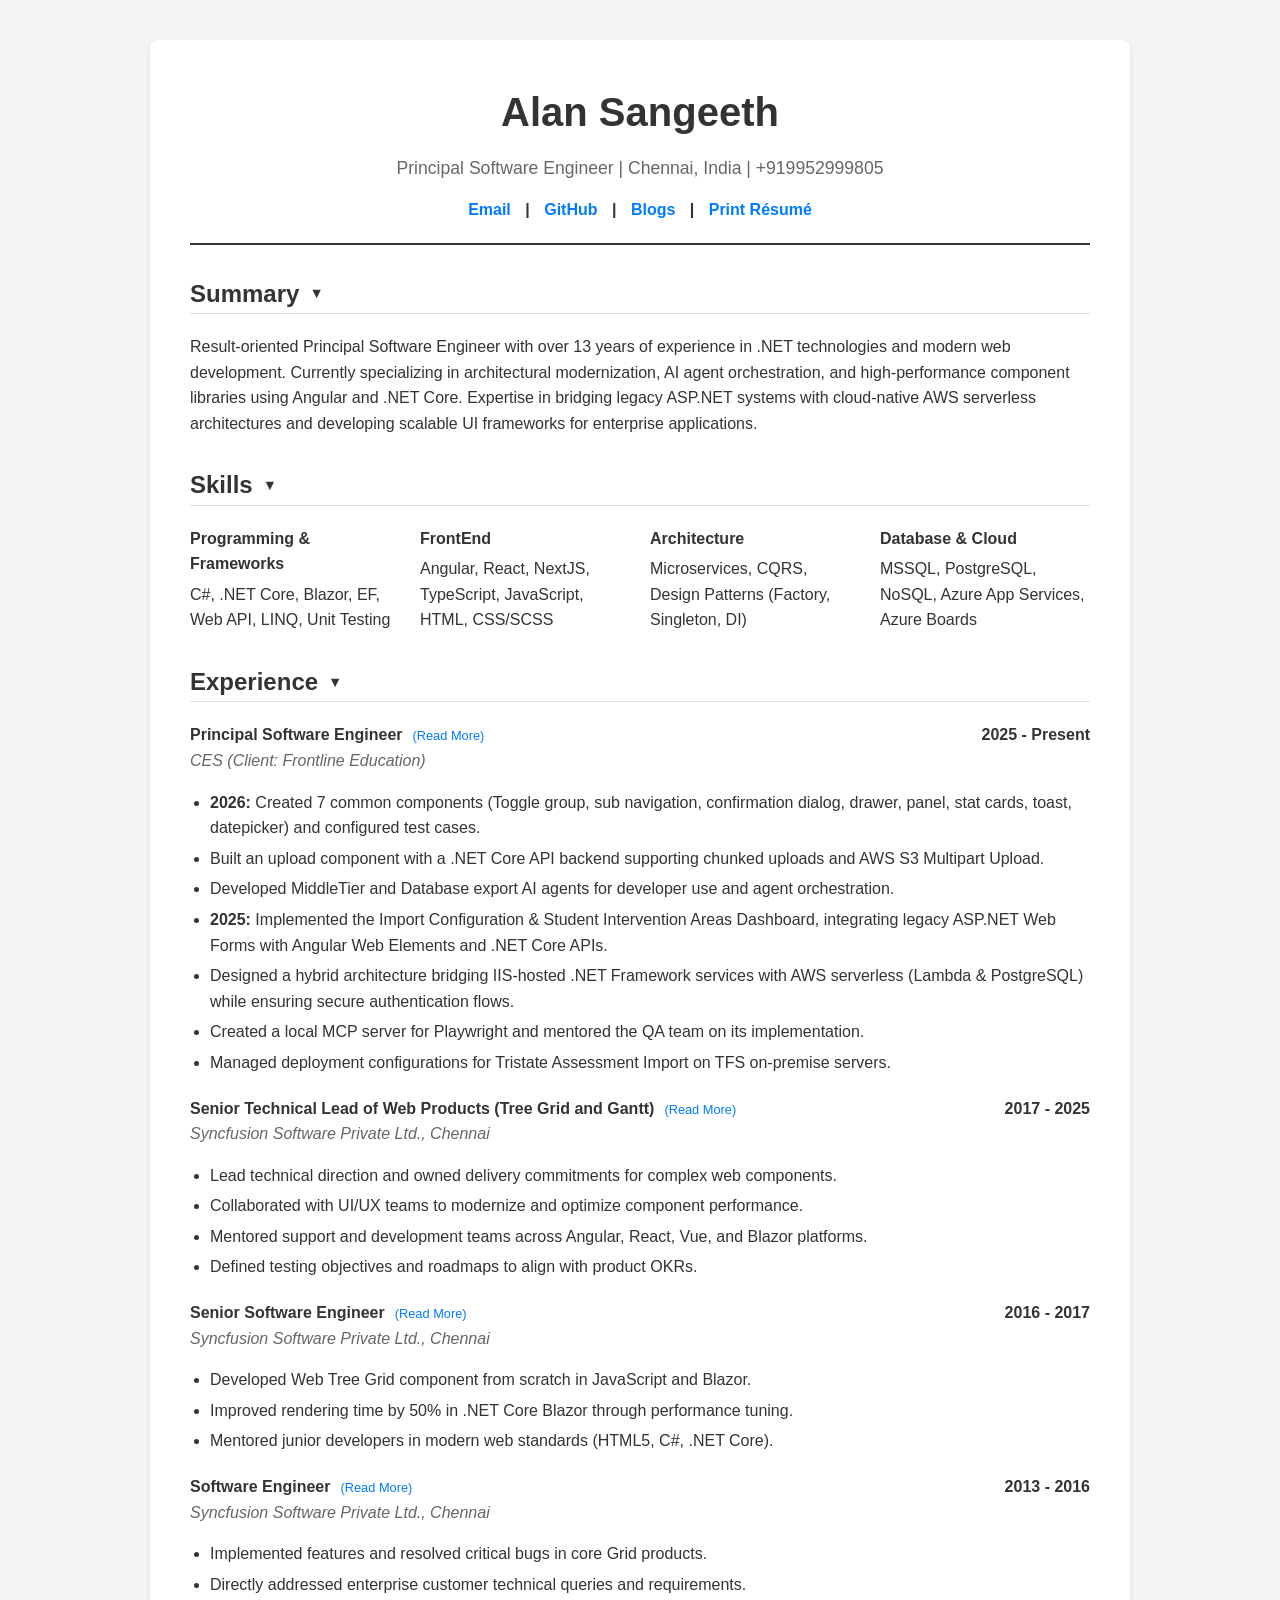
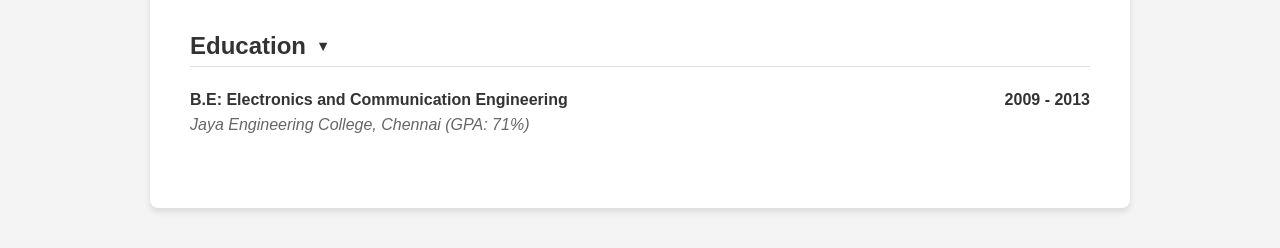
==== index.html @ 1c715c24 "git commit -m "first commit"" ====
<!DOCTYPE html>
<html lang="en">
<head>
    <meta charset="UTF-8">
    <meta name="viewport" content="width=device-width, initial-scale=1.0">
    <title>Alan Sangeeth - Principal Software Engineer</title>
    <link rel="stylesheet" href="style.css">
</head>
<body>
    <div class="container">
        <header>
            <h1>Alan Sangeeth</h1>
            <div class="contact-info no-print">
                Principal Software Engineer | Chennai, India | +919952999805
            </div>
            <div class="contact-info print-only-links">
                Principal Software Engineer | Chennai, India
            </div>
            <div class="links no-print">
                <a href="mailto:alansangeeth@gmail.com" class="email-link">Email</a> |
                <a href="https://github.com/alansangeeths" target="_blank">GitHub</a> |
                <a href="https://www.syncfusion.com/blogs/author/alans" target="_blank">Blogs</a> |
                <a href="javascript:window.print()">Print Résumé</a>
            </div>
            <div class="print-only-links">
                alansangeeth@gmail.com | +919952999805
            </div>
        </header>

        <section id="summary">
            <h2 onclick="toggleSection('summary')">Summary</h2>
            <div class="content">
                <p>
                    Result-oriented Principal Software Engineer with over 13 years of experience in .NET technologies and modern web development. 
                    Currently specializing in architectural modernization, AI agent orchestration, and high-performance component libraries using Angular and .NET Core.
                    Expertise in bridging legacy ASP.NET systems with cloud-native AWS serverless architectures and developing scalable UI frameworks for enterprise applications.
                </p>
            </div>
        </section>

        <section id="skills">
            <h2 onclick="toggleSection('skills')">Skills</h2>
            <div class="content">
                <div class="skills-grid">
                    <div class="skill-category">
                        <strong>Programming & Frameworks</strong>
                        C#, .NET Core, Blazor, EF, Web API, LINQ, Unit Testing
                    </div>
                    <div class="skill-category">
                        <strong>FrontEnd</strong>
                        Angular, React, NextJS, TypeScript, JavaScript, HTML, CSS/SCSS
                    </div>
                    <div class="skill-category">
                        <strong>Architecture</strong>
                        Microservices, CQRS, Design Patterns (Factory, Singleton, DI)
                    </div>
                    <div class="skill-category">
                        <strong>Database & Cloud</strong>
                        MSSQL, PostgreSQL, NoSQL, Azure App Services, Azure Boards
                    </div>
                </div>
            </div>
        </section>

        <section id="experience">
            <h2 onclick="toggleSection('experience')">Experience</h2>
            <div class="content">
                <div class="experience-item">
                    <div class="item-header">
                        <div class="item-title-group">
                            <span>Principal Software Engineer</span>
                            <a href="experience-frontline.html" class="read-more no-print">(Read More)</a>
                        </div>
                        <span>2025 - Present</span>
                    </div>
                    <div class="item-sub">CES (Client: Frontline Education)</div>
                    <ul>
                        <li><strong>2026:</strong> Created 7 common components (Toggle group, sub navigation, confirmation dialog, drawer, panel, stat cards, toast, datepicker) and configured test cases.</li>
                        <li>Built an upload component with a .NET Core API backend supporting chunked uploads and AWS S3 Multipart Upload.</li>
                        <li>Developed MiddleTier and Database export AI agents for developer use and agent orchestration.</li>
                        <li><strong>2025:</strong> Implemented the Import Configuration & Student Intervention Areas Dashboard, integrating legacy ASP.NET Web Forms with Angular Web Elements and .NET Core APIs.</li>
                        <li>Designed a hybrid architecture bridging IIS-hosted .NET Framework services with AWS serverless (Lambda & PostgreSQL) while ensuring secure authentication flows.</li>
                        <li>Created a local MCP server for Playwright and mentored the QA team on its implementation.</li>
                        <li>Managed deployment configurations for Tristate Assessment Import on TFS on-premise servers.</li>
                    </ul>
                </div>

                <div class="experience-item">
                    <div class="item-header">
                        <div class="item-title-group">
                            <span>Senior Technical Lead of Web Products (Tree Grid and Gantt)</span>
                            <a href="experience-lead.html" class="read-more no-print">(Read More)</a>
                        </div>
                        <span>2017 - 2025</span>
                    </div>
                    <div class="item-sub">Syncfusion Software Private Ltd., Chennai</div>
                    <ul>
                        <li>Lead technical direction and owned delivery commitments for complex web components.</li>
                        <li>Collaborated with UI/UX teams to modernize and optimize component performance.</li>
                        <li>Mentored support and development teams across Angular, React, Vue, and Blazor platforms.</li>
                        <li>Defined testing objectives and roadmaps to align with product OKRs.</li>
                    </ul>
                </div>

                <div class="experience-item">
                    <div class="item-header">
                        <div class="item-title-group">
                            <span>Senior Software Engineer</span>
                            <a href="experience-senior.html" class="read-more no-print">(Read More)</a>
                        </div>
                        <span>2016 - 2017</span>
                    </div>
                    <div class="item-sub">Syncfusion Software Private Ltd., Chennai</div>
                    <ul>
                        <li>Developed Web Tree Grid component from scratch in JavaScript and Blazor.</li>
                        <li>Improved rendering time by 50% in .NET Core Blazor through performance tuning.</li>
                        <li>Mentored junior developers in modern web standards (HTML5, C#, .NET Core).</li>
                    </ul>
                </div>

                <div class="experience-item">
                    <div class="item-header">
                        <div class="item-title-group">
                            <span>Software Engineer</span>
                            <a href="experience-engineer.html" class="read-more no-print">(Read More)</a>
                        </div>
                        <span>2013 - 2016</span>
                    </div>
                    <div class="item-sub">Syncfusion Software Private Ltd., Chennai</div>
                    <ul>
                        <li>Implemented features and resolved critical bugs in core Grid products.</li>
                        <li>Directly addressed enterprise customer technical queries and requirements.</li>
                    </ul>
                </div>
            </div>
        </section>

        <section id="education">
            <h2 onclick="toggleSection('education')">Education</h2>
            <div class="content">
                <div class="education-item">
                    <div class="item-header">
                        <span>B.E: Electronics and Communication Engineering</span>
                        <span>2009 - 2013</span>
                    </div>
                    <div class="item-sub">Jaya Engineering College, Chennai (GPA: 71%)</div>
                </div>
            </div>
        </section>
    </div>

    <script>
        function toggleSection(id) {
            const section = document.getElementById(id);
            section.classList.toggle('collapsed');
        }
    </script>
</body>
</html>
---- style.css ----
:root {
    --primary-color: #333;
    --secondary-color: #666;
    --accent-color: #007bff;
    --bg-color: #f4f4f4;
    --text-color: #333;
    --white: #fff;
    --border-color: #ddd;
}

body {
    font-family: 'Segoe UI', Tahoma, Geneva, Verdana, sans-serif;
    line-height: 1.6;
    color: var(--text-color);
    background-color: var(--bg-color);
    margin: 0;
    padding: 0;
}

.container {
    max-width: 900px;
    margin: 40px auto;
    background: var(--white);
    padding: 40px;
    box-shadow: 0 4px 6px rgba(0,0,0,0.1);
    border-radius: 8px;
}

header {
    text-align: center;
    border-bottom: 2px solid var(--primary-color);
    padding-bottom: 20px;
    margin-bottom: 30px;
}

header h1 {
    margin: 0;
    font-size: 2.5em;
    color: var(--primary-color);
}

.contact-info {
    margin-top: 10px;
    font-size: 1.1em;
    color: var(--secondary-color);
}

.links {
    margin-top: 15px;
    font-weight: bold;
}

.print-only-links {
    display: none;
    margin-top: 15px;
    font-weight: bold;
}

.links a {
    color: var(--accent-color);
    text-decoration: none;
    margin: 0 10px;
}

.links a:hover {
    text-decoration: underline;
}

section {
    margin-bottom: 30px;
}

h2 {
    border-bottom: 1px solid var(--border-color);
    color: var(--primary-color);
    display: flex;
    align-items: center;
    cursor: pointer;
    transition: color 0.3s;
}

h2:hover {
    color: var(--accent-color);
}

h2::after {
    content: ' ▼';
    font-size: 0.6em;
    margin-left: 10px;
    transition: transform 0.3s;
}

section.collapsed h2::after {
    transform: rotate(-90deg);
}

section.collapsed .content {
    display: none;
}

.experience-item, .education-item {
    margin-bottom: 20px;
}

.item-header {
    display: flex;
    justify-content: space-between;
    align-items: baseline;
    font-weight: bold;
    color: var(--primary-color);
}

.item-title-group {
    display: flex;
    align-items: baseline;
    gap: 10px;
}

.read-more {
    font-size: 0.8em;
    font-weight: normal;
    color: var(--accent-color);
    text-decoration: none;
}

.read-more:hover {
    text-decoration: underline;
}

.item-sub {
    color: var(--secondary-color);
    font-style: italic;
    margin-bottom: 5px;
}

ul {
    padding-left: 20px;
}

li {
    margin-bottom: 5px;
}

.skills-grid {
    display: grid;
    grid-template-columns: repeat(auto-fit, minmax(200px, 1fr));
    gap: 20px;
}

.skill-category strong {
    display: block;
    margin-bottom: 5px;
    color: var(--primary-color);
}

@media print {
    body {
        background: none;
    }
    .container {
        box-shadow: none;
        margin: 0;
        max-width: none;
    }
    .no-print {
        display: none !important;
    }
    section.collapsed .content {
        display: block !important;
    }
    h2::after {
        display: none;
    }
    .print-only-links {
        display: block;
    }
}

@media (max-width: 600px) {
    .container {
        padding: 20px;
        margin: 10px;
    }
    .item-header {
        flex-direction: column;
    }
}
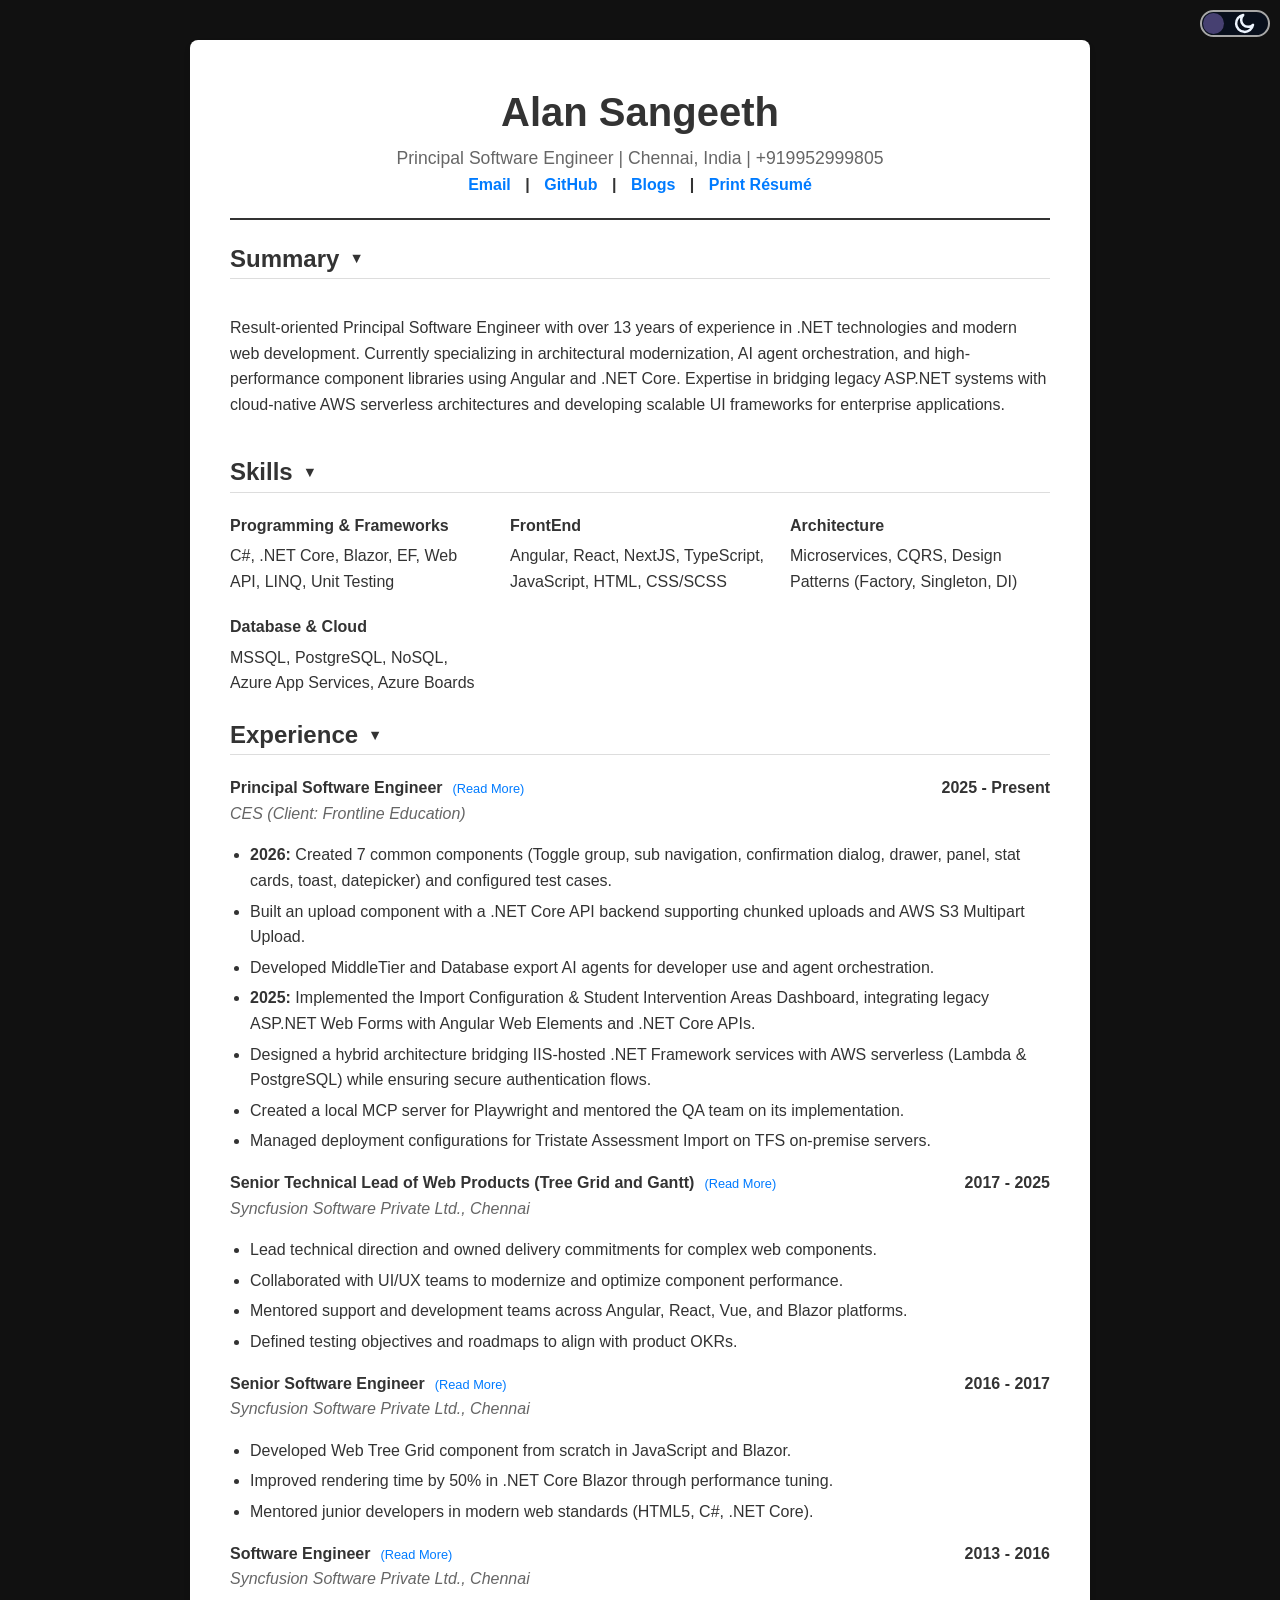
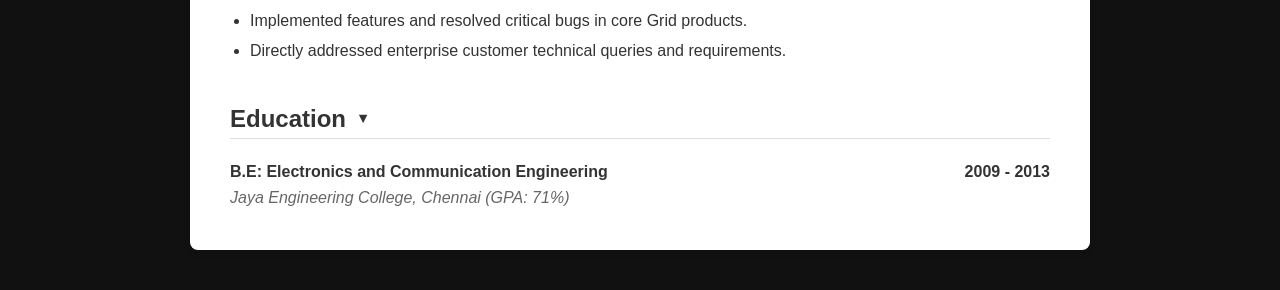
==== commit e2ae9c59: "Added dark theme support and refactored" ====
--- a/index.html
+++ b/index.html
@@ -1,11 +1,14 @@
 <!DOCTYPE html>
 <html lang="en">
+
 <head>
     <meta charset="UTF-8">
     <meta name="viewport" content="width=device-width, initial-scale=1.0">
     <title>Alan Sangeeth - Principal Software Engineer</title>
     <link rel="stylesheet" href="style.css">
+    <script src="main.js" defer></script>
 </head>
+
 <body>
     <div class="container">
         <header>
@@ -18,142 +21,152 @@
             </div>
             <div class="links no-print">
                 <a href="mailto:alansangeeth@gmail.com" class="email-link">Email</a> |
-                <a href="https://github.com/alansangeeths" target="_blank">GitHub</a> |
+                <a href="https://github.com/alansangeeth" target="_blank">GitHub</a> |
                 <a href="https://www.syncfusion.com/blogs/author/alans" target="_blank">Blogs</a> |
                 <a href="javascript:window.print()">Print Résumé</a>
             </div>
             <div class="print-only-links">
                 alansangeeth@gmail.com | +919952999805
             </div>
+            <div id="theme-switcher" class="no-print">
+            </div>
         </header>
+        <div class="content">
+            <section id="summary">
+                <h2 onclick="toggleSection('summary')">Summary</h2>
+                <div class="content">
+                    <p>
+                        Result-oriented Principal Software Engineer with over 13 years of experience in .NET
+                        technologies and modern web development.
+                        Currently specializing in architectural modernization, AI agent orchestration, and
+                        high-performance component libraries using Angular and .NET Core.
+                        Expertise in bridging legacy ASP.NET systems with cloud-native AWS serverless architectures and
+                        developing scalable UI frameworks for enterprise applications.
+                    </p>
+                </div>
+            </section>
 
-        <section id="summary">
-            <h2 onclick="toggleSection('summary')">Summary</h2>
-            <div class="content">
-                <p>
-                    Result-oriented Principal Software Engineer with over 13 years of experience in .NET technologies and modern web development. 
-                    Currently specializing in architectural modernization, AI agent orchestration, and high-performance component libraries using Angular and .NET Core.
-                    Expertise in bridging legacy ASP.NET systems with cloud-native AWS serverless architectures and developing scalable UI frameworks for enterprise applications.
-                </p>
-            </div>
-        </section>
-
-        <section id="skills">
-            <h2 onclick="toggleSection('skills')">Skills</h2>
-            <div class="content">
-                <div class="skills-grid">
-                    <div class="skill-category">
-                        <strong>Programming & Frameworks</strong>
-                        C#, .NET Core, Blazor, EF, Web API, LINQ, Unit Testing
-                    </div>
-                    <div class="skill-category">
-                        <strong>FrontEnd</strong>
-                        Angular, React, NextJS, TypeScript, JavaScript, HTML, CSS/SCSS
-                    </div>
-                    <div class="skill-category">
-                        <strong>Architecture</strong>
-                        Microservices, CQRS, Design Patterns (Factory, Singleton, DI)
-                    </div>
-                    <div class="skill-category">
-                        <strong>Database & Cloud</strong>
-                        MSSQL, PostgreSQL, NoSQL, Azure App Services, Azure Boards
+            <section id="skills">
+                <h2 onclick="toggleSection('skills')">Skills</h2>
+                <div class="content">
+                    <div class="skills-grid">
+                        <div class="skill-category">
+                            <strong>Programming & Frameworks</strong>
+                            C#, .NET Core, Blazor, EF, Web API, LINQ, Unit Testing
+                        </div>
+                        <div class="skill-category">
+                            <strong>FrontEnd</strong>
+                            Angular, React, NextJS, TypeScript, JavaScript, HTML, CSS/SCSS
+                        </div>
+                        <div class="skill-category">
+                            <strong>Architecture</strong>
+                            Microservices, CQRS, Design Patterns (Factory, Singleton, DI)
+                        </div>
+                        <div class="skill-category">
+                            <strong>Database & Cloud</strong>
+                            MSSQL, PostgreSQL, NoSQL, Azure App Services, Azure Boards
+                        </div>
                     </div>
                 </div>
-            </div>
-        </section>
+            </section>
 
-        <section id="experience">
-            <h2 onclick="toggleSection('experience')">Experience</h2>
-            <div class="content">
-                <div class="experience-item">
-                    <div class="item-header">
-                        <div class="item-title-group">
-                            <span>Principal Software Engineer</span>
-                            <a href="experience-frontline.html" class="read-more no-print">(Read More)</a>
+            <section id="experience">
+                <h2 onclick="toggleSection('experience')">Experience</h2>
+                <div class="content">
+                    <div class="experience-item">
+                        <div class="item-header">
+                            <div class="item-title-group">
+                                <span>Principal Software Engineer</span>
+                                <a href="experience-frontline.html" class="read-more no-print">(Read More)</a>
+                            </div>
+                            <span>2025 - Present</span>
                         </div>
-                        <span>2025 - Present</span>
+                        <div class="item-sub">CES (Client: Frontline Education)</div>
+                        <ul>
+                            <li><strong>2026:</strong> Created 7 common components (Toggle group, sub navigation,
+                                confirmation dialog, drawer, panel, stat cards, toast, datepicker) and configured test
+                                cases.</li>
+                            <li>Built an upload component with a .NET Core API backend supporting chunked uploads and
+                                AWS S3 Multipart Upload.</li>
+                            <li>Developed MiddleTier and Database export AI agents for developer use and agent
+                                orchestration.</li>
+                            <li><strong>2025:</strong> Implemented the Import Configuration & Student Intervention Areas
+                                Dashboard, integrating legacy ASP.NET Web Forms with Angular Web Elements and .NET Core
+                                APIs.</li>
+                            <li>Designed a hybrid architecture bridging IIS-hosted .NET Framework services with AWS
+                                serverless (Lambda & PostgreSQL) while ensuring secure authentication flows.</li>
+                            <li>Created a local MCP server for Playwright and mentored the QA team on its
+                                implementation.</li>
+                            <li>Managed deployment configurations for Tristate Assessment Import on TFS on-premise
+                                servers.</li>
+                        </ul>
                     </div>
-                    <div class="item-sub">CES (Client: Frontline Education)</div>
-                    <ul>
-                        <li><strong>2026:</strong> Created 7 common components (Toggle group, sub navigation, confirmation dialog, drawer, panel, stat cards, toast, datepicker) and configured test cases.</li>
-                        <li>Built an upload component with a .NET Core API backend supporting chunked uploads and AWS S3 Multipart Upload.</li>
-                        <li>Developed MiddleTier and Database export AI agents for developer use and agent orchestration.</li>
-                        <li><strong>2025:</strong> Implemented the Import Configuration & Student Intervention Areas Dashboard, integrating legacy ASP.NET Web Forms with Angular Web Elements and .NET Core APIs.</li>
-                        <li>Designed a hybrid architecture bridging IIS-hosted .NET Framework services with AWS serverless (Lambda & PostgreSQL) while ensuring secure authentication flows.</li>
-                        <li>Created a local MCP server for Playwright and mentored the QA team on its implementation.</li>
-                        <li>Managed deployment configurations for Tristate Assessment Import on TFS on-premise servers.</li>
-                    </ul>
+
+                    <div class="experience-item">
+                        <div class="item-header">
+                            <div class="item-title-group">
+                                <span>Senior Technical Lead of Web Products (Tree Grid and Gantt)</span>
+                                <a href="experience-lead.html" class="read-more no-print">(Read More)</a>
+                            </div>
+                            <span>2017 - 2025</span>
+                        </div>
+                        <div class="item-sub">Syncfusion Software Private Ltd., Chennai</div>
+                        <ul>
+                            <li>Lead technical direction and owned delivery commitments for complex web components.</li>
+                            <li>Collaborated with UI/UX teams to modernize and optimize component performance.</li>
+                            <li>Mentored support and development teams across Angular, React, Vue, and Blazor platforms.
+                            </li>
+                            <li>Defined testing objectives and roadmaps to align with product OKRs.</li>
+                        </ul>
+                    </div>
+
+                    <div class="experience-item">
+                        <div class="item-header">
+                            <div class="item-title-group">
+                                <span>Senior Software Engineer</span>
+                                <a href="experience-senior.html" class="read-more no-print">(Read More)</a>
+                            </div>
+                            <span>2016 - 2017</span>
+                        </div>
+                        <div class="item-sub">Syncfusion Software Private Ltd., Chennai</div>
+                        <ul>
+                            <li>Developed Web Tree Grid component from scratch in JavaScript and Blazor.</li>
+                            <li>Improved rendering time by 50% in .NET Core Blazor through performance tuning.</li>
+                            <li>Mentored junior developers in modern web standards (HTML5, C#, .NET Core).</li>
+                        </ul>
+                    </div>
+
+                    <div class="experience-item">
+                        <div class="item-header">
+                            <div class="item-title-group">
+                                <span>Software Engineer</span>
+                                <a href="experience-engineer.html" class="read-more no-print">(Read More)</a>
+                            </div>
+                            <span>2013 - 2016</span>
+                        </div>
+                        <div class="item-sub">Syncfusion Software Private Ltd., Chennai</div>
+                        <ul>
+                            <li>Implemented features and resolved critical bugs in core Grid products.</li>
+                            <li>Directly addressed enterprise customer technical queries and requirements.</li>
+                        </ul>
+                    </div>
                 </div>
+            </section>
 
-                <div class="experience-item">
-                    <div class="item-header">
-                        <div class="item-title-group">
-                            <span>Senior Technical Lead of Web Products (Tree Grid and Gantt)</span>
-                            <a href="experience-lead.html" class="read-more no-print">(Read More)</a>
+            <section id="education" class="new-page-on-print">
+                <h2 onclick="toggleSection('education')">Education</h2>
+                <div class="content">
+                    <div class="education-item">
+                        <div class="item-header">
+                            <span>B.E: Electronics and Communication Engineering</span>
+                            <span>2009 - 2013</span>
                         </div>
-                        <span>2017 - 2025</span>
+                        <div class="item-sub">Jaya Engineering College, Chennai (GPA: 71%)</div>
                     </div>
-                    <div class="item-sub">Syncfusion Software Private Ltd., Chennai</div>
-                    <ul>
-                        <li>Lead technical direction and owned delivery commitments for complex web components.</li>
-                        <li>Collaborated with UI/UX teams to modernize and optimize component performance.</li>
-                        <li>Mentored support and development teams across Angular, React, Vue, and Blazor platforms.</li>
-                        <li>Defined testing objectives and roadmaps to align with product OKRs.</li>
-                    </ul>
                 </div>
+            </section>
+        </div>
+    </div>
+</body>
 
-                <div class="experience-item">
-                    <div class="item-header">
-                        <div class="item-title-group">
-                            <span>Senior Software Engineer</span>
-                            <a href="experience-senior.html" class="read-more no-print">(Read More)</a>
-                        </div>
-                        <span>2016 - 2017</span>
-                    </div>
-                    <div class="item-sub">Syncfusion Software Private Ltd., Chennai</div>
-                    <ul>
-                        <li>Developed Web Tree Grid component from scratch in JavaScript and Blazor.</li>
-                        <li>Improved rendering time by 50% in .NET Core Blazor through performance tuning.</li>
-                        <li>Mentored junior developers in modern web standards (HTML5, C#, .NET Core).</li>
-                    </ul>
-                </div>
-
-                <div class="experience-item">
-                    <div class="item-header">
-                        <div class="item-title-group">
-                            <span>Software Engineer</span>
-                            <a href="experience-engineer.html" class="read-more no-print">(Read More)</a>
-                        </div>
-                        <span>2013 - 2016</span>
-                    </div>
-                    <div class="item-sub">Syncfusion Software Private Ltd., Chennai</div>
-                    <ul>
-                        <li>Implemented features and resolved critical bugs in core Grid products.</li>
-                        <li>Directly addressed enterprise customer technical queries and requirements.</li>
-                    </ul>
-                </div>
-            </div>
-        </section>
-
-        <section id="education">
-            <h2 onclick="toggleSection('education')">Education</h2>
-            <div class="content">
-                <div class="education-item">
-                    <div class="item-header">
-                        <span>B.E: Electronics and Communication Engineering</span>
-                        <span>2009 - 2013</span>
-                    </div>
-                    <div class="item-sub">Jaya Engineering College, Chennai (GPA: 71%)</div>
-                </div>
-            </div>
-        </section>
-    </div>
-
-    <script>
-        function toggleSection(id) {
-            const section = document.getElementById(id);
-            section.classList.toggle('collapsed');
-        }
-    </script>
-</body>
-</html>
+</html>
--- a/style.css
+++ b/style.css
@@ -8,6 +8,16 @@
     --border-color: #ddd;
 }
 
+body[data-theme="dark"] {
+    --primary-color: #2DD4BF;
+    --secondary-color: #9CA3AF;
+    --accent-color: #0056b3;
+    --bg-color: #222;
+    --text-color: #fff;
+    --white: #111;
+    --border-color: #333;
+}
+
 body {
     font-family: 'Segoe UI', Tahoma, Geneva, Verdana, sans-serif;
     line-height: 1.6;
@@ -27,10 +37,10 @@
 }
 
 header {
+    position: relative;
     text-align: center;
     border-bottom: 2px solid var(--primary-color);
     padding-bottom: 20px;
-    margin-bottom: 30px;
 }
 
 header h1 {
@@ -39,20 +49,22 @@
     color: var(--primary-color);
 }
 
+.content {
+    display: flex;
+    flex-direction: column;
+}
+
 .contact-info {
-    margin-top: 10px;
     font-size: 1.1em;
     color: var(--secondary-color);
 }
 
 .links {
-    margin-top: 15px;
     font-weight: bold;
 }
 
 .print-only-links {
     display: none;
-    margin-top: 15px;
     font-weight: bold;
 }
 
@@ -66,25 +78,24 @@
     text-decoration: underline;
 }
 
-section {
-    margin-bottom: 30px;
-}
-
 h2 {
     border-bottom: 1px solid var(--border-color);
-    color: var(--primary-color);
     display: flex;
     align-items: center;
     cursor: pointer;
     transition: color 0.3s;
 }
 
-h2:hover {
+h2, h3 {    
+    color: var(--primary-color);
+}
+
+h2:hover, h3:hover {
     color: var(--accent-color);
 }
 
 h2::after {
-    content: ' ▼';
+    content: '▼';
     font-size: 0.6em;
     margin-left: 10px;
     transition: transform 0.3s;
@@ -98,10 +109,6 @@
     display: none;
 }
 
-.experience-item, .education-item {
-    margin-bottom: 20px;
-}
-
 .item-header {
     display: flex;
     justify-content: space-between;
@@ -130,15 +137,13 @@
 .item-sub {
     color: var(--secondary-color);
     font-style: italic;
-    margin-bottom: 5px;
 }
 
 ul {
+    display: flex;
+    flex-direction: column;
+    gap: 5px;
     padding-left: 20px;
-}
-
-li {
-    margin-bottom: 5px;
 }
 
 .skills-grid {
@@ -152,6 +157,46 @@
     margin-bottom: 5px;
     color: var(--primary-color);
 }
+/* Sub page CSS Start  */
+.sub-page .card {
+    background: var(--bg-color);
+    padding: 40px;
+    border-radius: 8px;
+    box-shadow: 0 4px 6px rgba(0, 0, 0, 0.1);
+}
+
+.sub-page h1 {
+    color: var(--primary-color);
+    border-bottom: 2px solid var(--border-color);
+    padding-bottom: 10px;
+}
+
+.sub-page .back-link {
+    display: inline-block;
+    margin-bottom: 20px;
+    color: var(--accent-color);
+    text-decoration: none;
+    font-weight: bold;
+}
+
+.sub-page .back-link:hover {
+    text-decoration: underline;
+}
+
+.sub-page .meta {
+    font-style: italic;
+    color: var(--secondary-color);
+    margin-bottom: 20px;
+}
+
+.sub-page ul {
+    padding-left: 20px;
+}
+
+.sub-page li {
+    margin-bottom: 10px;
+}
+/* Sub page CSS End */
 
 @media print {
     body {
@@ -174,6 +219,9 @@
     .print-only-links {
         display: block;
     }
+    .new-page-on-print {
+        page-break-before: always;
+    }
 }
 
 @media (max-width: 600px) {
@@ -185,3 +233,9 @@
         flex-direction: column;
     }
 }
+
+#theme-switcher {
+    position: fixed;
+    top: 10px;
+    right: 10px;
+}
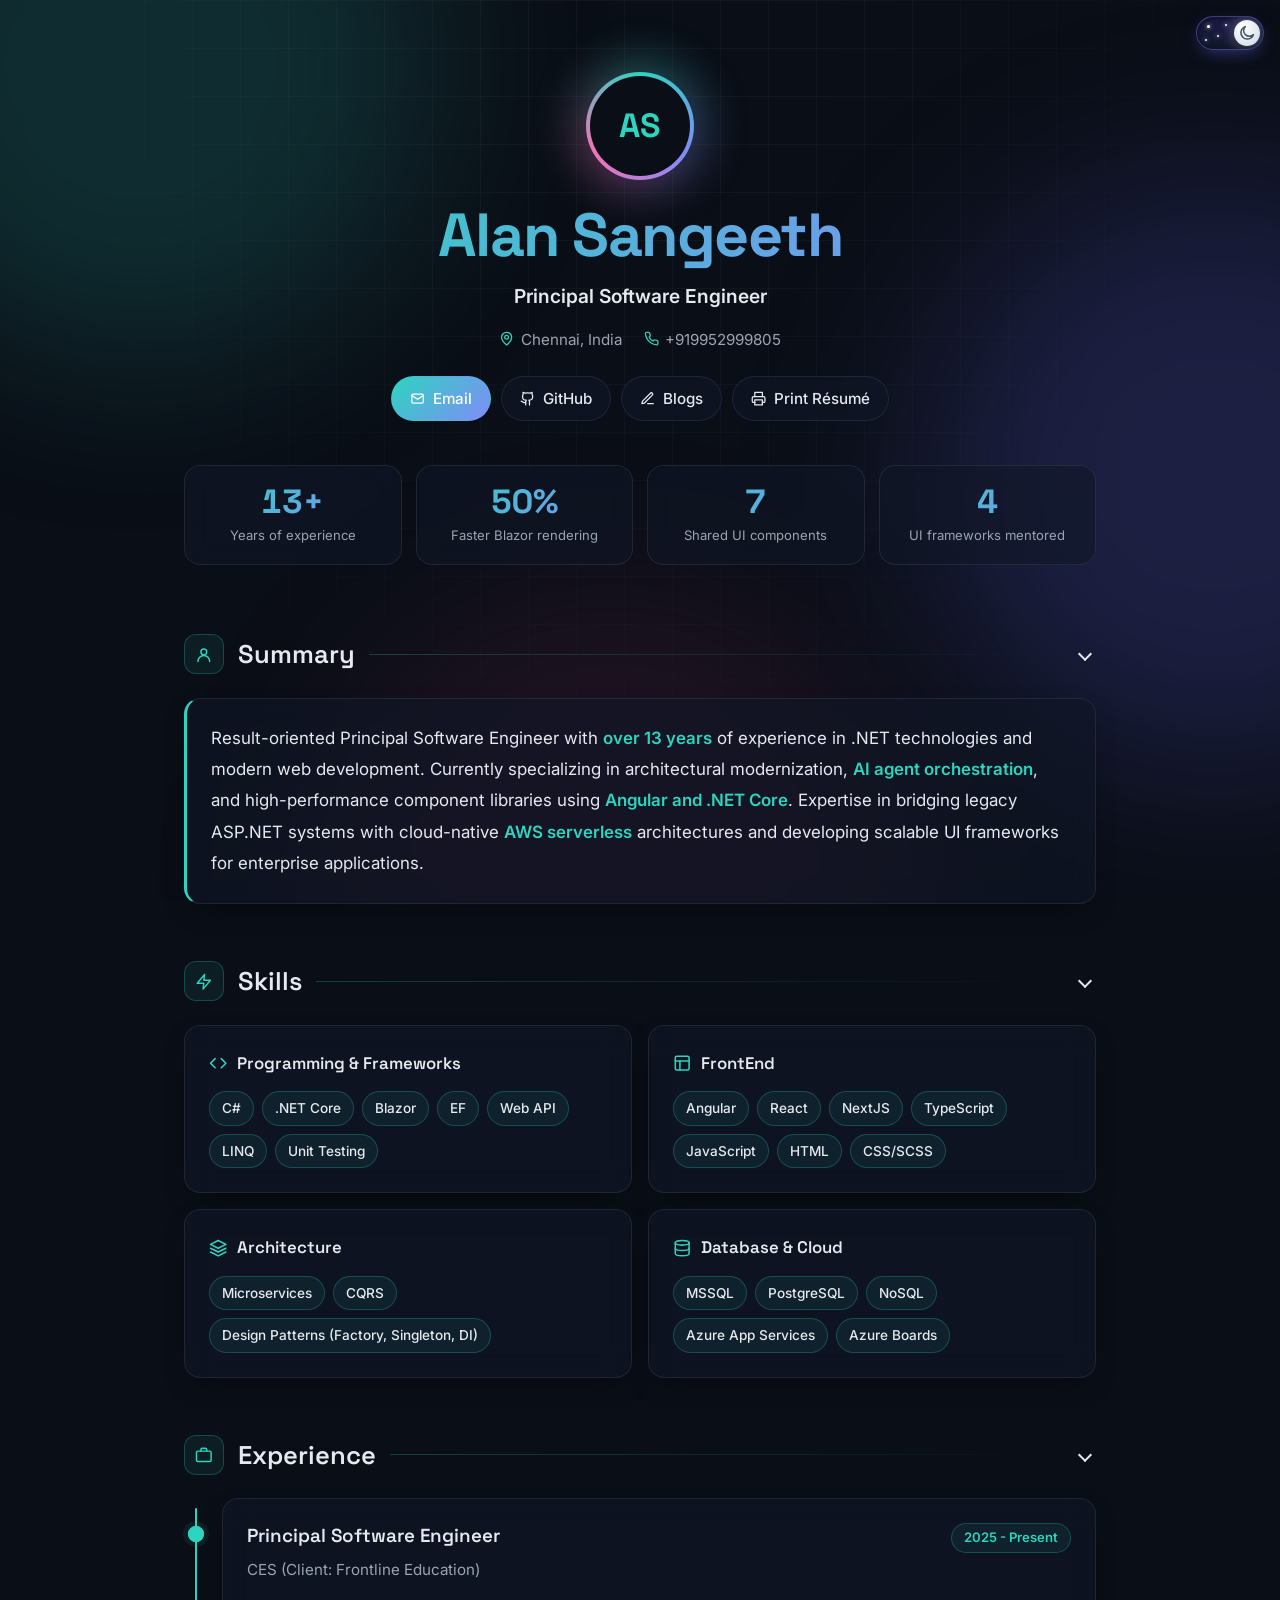
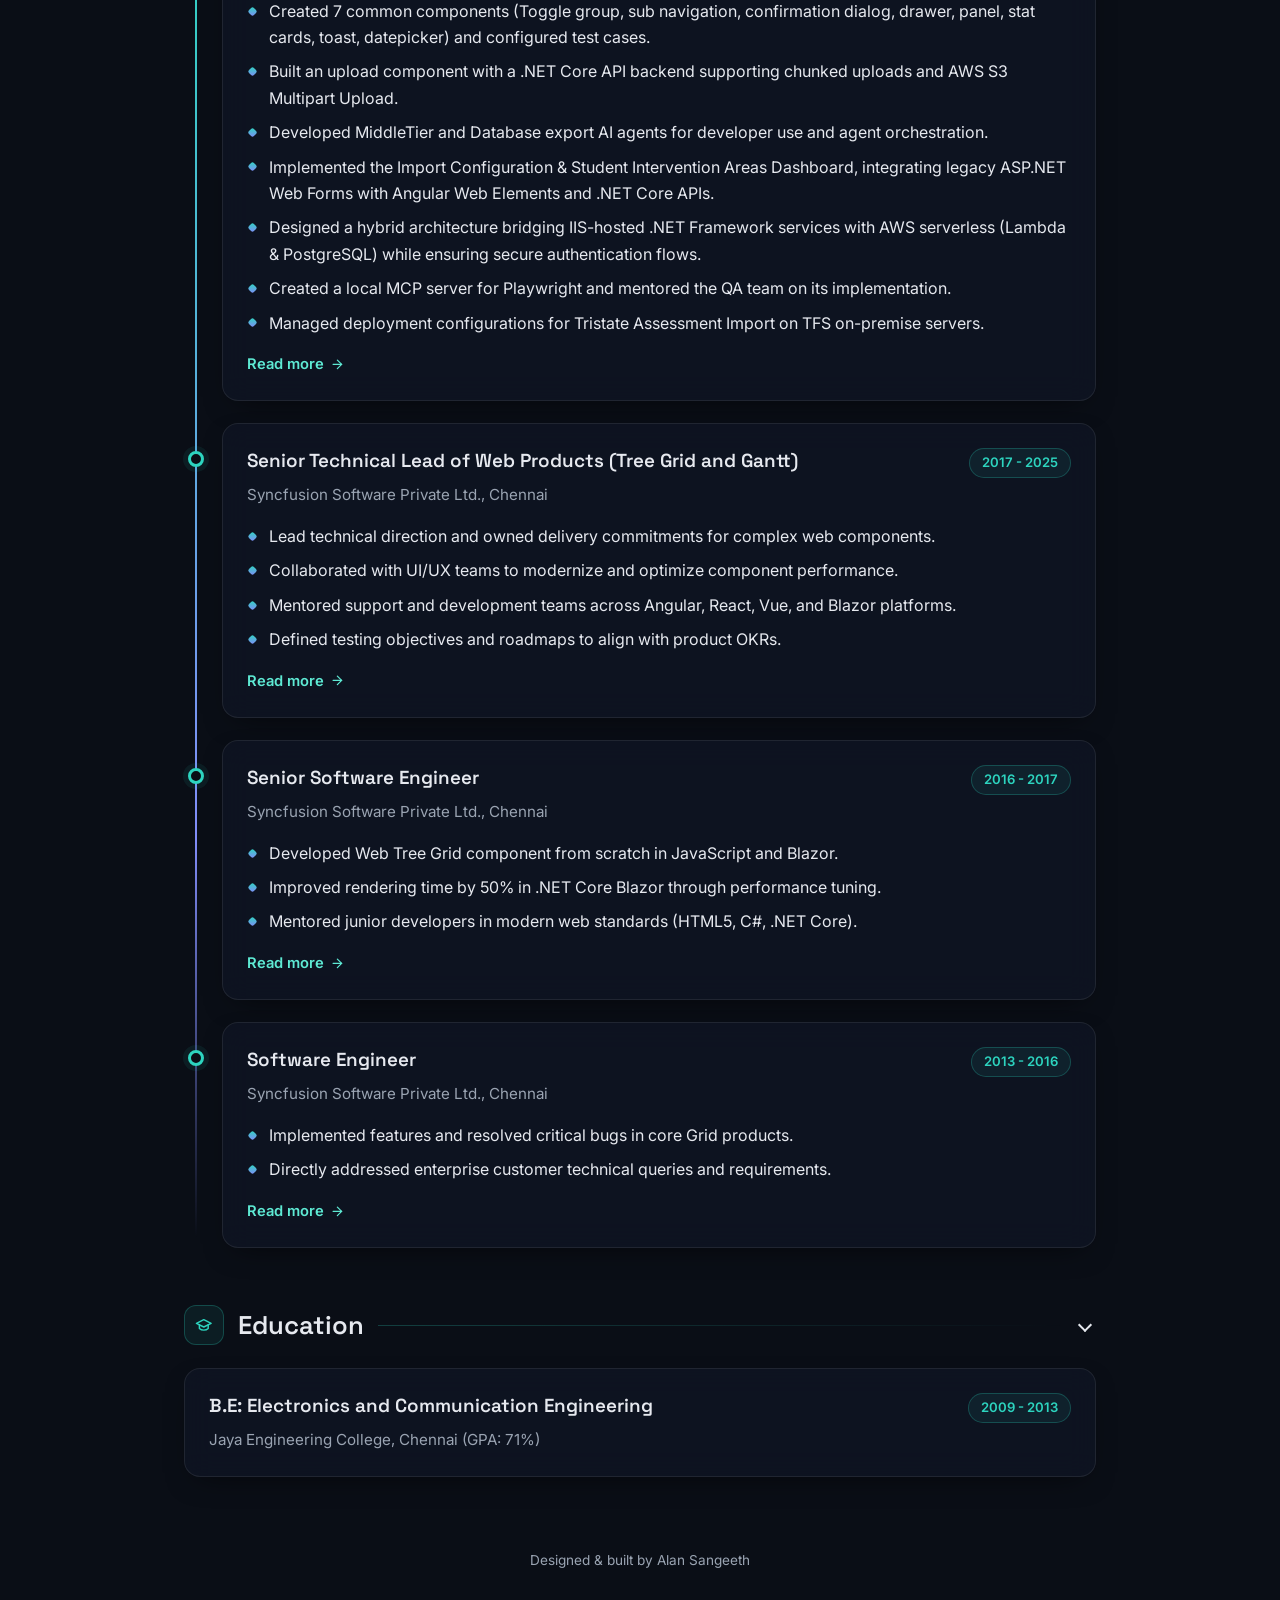
==== commit e907cc8e: "UI modernized" ====
--- a/index.html
+++ b/index.html
@@ -1,172 +1,280 @@
 <!DOCTYPE html>
-<html lang="en">
+<html lang="en" data-theme="dark">
 
 <head>
     <meta charset="UTF-8">
     <meta name="viewport" content="width=device-width, initial-scale=1.0">
     <title>Alan Sangeeth - Principal Software Engineer</title>
+    <script>
+        // Apply the saved theme before first paint to avoid a flash of the wrong theme
+        (function () {
+            var root = document.documentElement;
+            root.classList.add("js");
+            try {
+                root.setAttribute("data-theme", localStorage.getItem("alan-resume-darkMode") === "false" ? "light" : "dark");
+            } catch (e) { }
+        })();
+    </script>
+    <link rel="preconnect" href="https://fonts.googleapis.com">
+    <link rel="preconnect" href="https://fonts.gstatic.com" crossorigin>
+    <link href="https://fonts.googleapis.com/css2?family=Inter:wght@400;500;600;700&family=Space+Grotesk:wght@500;600;700&display=swap" rel="stylesheet">
     <link rel="stylesheet" href="style.css">
     <script src="main.js" defer></script>
 </head>
 
 <body>
+    <div class="scroll-progress no-print" aria-hidden="true"></div>
+    <div class="bg-decor no-print" aria-hidden="true">
+        <span class="blob blob-1"></span>
+        <span class="blob blob-2"></span>
+        <span class="blob blob-3"></span>
+        <div class="grid-overlay"></div>
+    </div>
+    <div id="theme-switcher" class="no-print"></div>
+
     <div class="container">
-        <header>
-            <h1>Alan Sangeeth</h1>
-            <div class="contact-info no-print">
-                Principal Software Engineer | Chennai, India | +919952999805
+        <header class="hero">
+            <div class="avatar reveal no-print" aria-hidden="true"><span>AS</span></div>
+            <h1 class="reveal">Alan Sangeeth</h1>
+            <p class="role reveal no-print">Principal Software Engineer</p>
+            <div class="contact-info meta-row reveal no-print">
+                <span><svg class="i" viewBox="0 0 24 24"><path d="M20 10c0 6-8 12-8 12s-8-6-8-12a8 8 0 0 1 16 0Z"/><circle cx="12" cy="10" r="3"/></svg>Chennai, India</span>
+                <a href="tel:+919952999805"><svg class="i" viewBox="0 0 24 24"><path d="M22 16.92v3a2 2 0 0 1-2.18 2 19.79 19.79 0 0 1-8.63-3.07 19.5 19.5 0 0 1-6-6 19.79 19.79 0 0 1-3.07-8.67A2 2 0 0 1 4.11 2h3a2 2 0 0 1 2 1.72c.13.96.36 1.9.7 2.81a2 2 0 0 1-.45 2.11L8.09 9.91a16 16 0 0 0 6 6l1.27-1.27a2 2 0 0 1 2.11-.45c.91.34 1.85.57 2.81.7A2 2 0 0 1 22 16.92z"/></svg>+919952999805</a>
             </div>
             <div class="contact-info print-only-links">
                 Principal Software Engineer | Chennai, India
             </div>
-            <div class="links no-print">
-                <a href="mailto:alansangeeth@gmail.com" class="email-link">Email</a> |
-                <a href="https://github.com/alansangeeth" target="_blank">GitHub</a> |
-                <a href="https://www.syncfusion.com/blogs/author/alans" target="_blank">Blogs</a> |
-                <a href="javascript:window.print()">Print Résumé</a>
-            </div>
+            <nav class="links reveal no-print" aria-label="Contact links">
+                <a href="mailto:alansangeeth@gmail.com" class="pill pill-primary email-link">
+                    <svg class="i" viewBox="0 0 24 24"><rect x="3" y="5" width="18" height="14" rx="2"/><path d="m3 7 9 6 9-6"/></svg>Email
+                </a>
+                <a href="https://github.com/alansangeeth" target="_blank" rel="noopener" class="pill">
+                    <svg class="i" viewBox="0 0 24 24"><path d="M15 22v-4a4.8 4.8 0 0 0-1-3.5c3 0 6-2 6-5.5.08-1.25-.27-2.48-1-3.5.28-1.15.28-2.35 0-3.5 0 0-1 0-3 1.5-2.64-.5-5.36-.5-8 0C6 2 5 2 5 2c-.3 1.15-.3 2.35 0 3.5A5.4 5.4 0 0 0 4 9c0 3.5 3 5.5 6 5.5-.39.49-.68 1.05-.85 1.65-.17.6-.22 1.23-.15 1.85v4"/><path d="M9 18c-4.51 2-5-2-7-2"/></svg>GitHub
+                </a>
+                <a href="https://www.syncfusion.com/blogs/author/alans" target="_blank" rel="noopener" class="pill">
+                    <svg class="i" viewBox="0 0 24 24"><path d="M12 20h9"/><path d="M16.5 3.5a2.1 2.1 0 0 1 3 3L7 19l-4 1 1-4Z"/></svg>Blogs
+                </a>
+                <a href="javascript:window.print()" class="pill">
+                    <svg class="i" viewBox="0 0 24 24"><path d="M6 9V2h12v7"/><path d="M6 18H4a2 2 0 0 1-2-2v-5a2 2 0 0 1 2-2h16a2 2 0 0 1 2 2v5a2 2 0 0 1-2 2h-2"/><rect x="6" y="14" width="12" height="8"/></svg>Print Résumé
+                </a>
+            </nav>
             <div class="print-only-links">
                 alansangeeth@gmail.com | +919952999805
             </div>
-            <div id="theme-switcher" class="no-print">
+
+            <div class="stats no-print" data-stagger>
+                <div class="stat reveal">
+                    <span class="stat-num" data-count="13" data-suffix="+">13+</span>
+                    <span class="stat-label">Years of experience</span>
+                </div>
+                <div class="stat reveal">
+                    <span class="stat-num" data-count="50" data-suffix="%">50%</span>
+                    <span class="stat-label">Faster Blazor rendering</span>
+                </div>
+                <div class="stat reveal">
+                    <span class="stat-num" data-count="7">7</span>
+                    <span class="stat-label">Shared UI components</span>
+                </div>
+                <div class="stat reveal">
+                    <span class="stat-num" data-count="4">4</span>
+                    <span class="stat-label">UI frameworks mentored</span>
+                </div>
             </div>
         </header>
-        <div class="content">
-            <section id="summary">
-                <h2 onclick="toggleSection('summary')">Summary</h2>
-                <div class="content">
-                    <p>
-                        Result-oriented Principal Software Engineer with over 13 years of experience in .NET
-                        technologies and modern web development.
-                        Currently specializing in architectural modernization, AI agent orchestration, and
-                        high-performance component libraries using Angular and .NET Core.
-                        Expertise in bridging legacy ASP.NET systems with cloud-native AWS serverless architectures and
-                        developing scalable UI frameworks for enterprise applications.
-                    </p>
-                </div>
-            </section>
-
-            <section id="skills">
-                <h2 onclick="toggleSection('skills')">Skills</h2>
-                <div class="content">
-                    <div class="skills-grid">
-                        <div class="skill-category">
-                            <strong>Programming & Frameworks</strong>
-                            C#, .NET Core, Blazor, EF, Web API, LINQ, Unit Testing
+
+        <main class="content">
+            <section id="summary" class="section">
+                <h2 class="section-title reveal">
+                    <span class="section-icon"><svg class="i" viewBox="0 0 24 24"><circle cx="12" cy="8" r="4"/><path d="M4 21a8 8 0 0 1 16 0"/></svg></span>
+                    <span>Summary</span>
+                    <span class="rule"></span>
+                    <span class="chevron" aria-hidden="true"></span>
+                </h2>
+                <div class="section-body">
+                    <div class="section-inner">
+                        <div class="card summary-card reveal">
+                            <p>
+                                Result-oriented Principal Software Engineer with <strong class="hl">over 13 years</strong>
+                                of experience in .NET technologies and modern web development.
+                                Currently specializing in architectural modernization, <strong class="hl">AI agent
+                                orchestration</strong>, and high-performance component libraries using
+                                <strong class="hl">Angular and .NET Core</strong>.
+                                Expertise in bridging legacy ASP.NET systems with cloud-native <strong class="hl">AWS
+                                serverless</strong> architectures and developing scalable UI frameworks for enterprise
+                                applications.
+                            </p>
                         </div>
-                        <div class="skill-category">
-                            <strong>FrontEnd</strong>
-                            Angular, React, NextJS, TypeScript, JavaScript, HTML, CSS/SCSS
+                    </div>
+                </div>
+            </section>
+
+            <section id="skills" class="section">
+                <h2 class="section-title reveal">
+                    <span class="section-icon"><svg class="i" viewBox="0 0 24 24"><path d="M13 2 3 14h9l-1 8 10-12h-9l1-8z"/></svg></span>
+                    <span>Skills</span>
+                    <span class="rule"></span>
+                    <span class="chevron" aria-hidden="true"></span>
+                </h2>
+                <div class="section-body">
+                    <div class="section-inner">
+                        <div class="skills-grid" data-stagger>
+                            <div class="card skill-category reveal">
+                                <strong><svg class="i" viewBox="0 0 24 24"><path d="m16 18 6-6-6-6"/><path d="m8 6-6 6 6 6"/></svg>Programming &amp; Frameworks</strong>
+                                <div class="chips">
+                                    <span class="chip">C#</span><span class="chip">.NET Core</span><span class="chip">Blazor</span><span class="chip">EF</span><span class="chip">Web API</span><span class="chip">LINQ</span><span class="chip">Unit Testing</span>
+                                </div>
+                            </div>
+                            <div class="card skill-category reveal">
+                                <strong><svg class="i" viewBox="0 0 24 24"><rect x="3" y="3" width="18" height="18" rx="2"/><path d="M3 9h18"/><path d="M9 21V9"/></svg>FrontEnd</strong>
+                                <div class="chips">
+                                    <span class="chip">Angular</span><span class="chip">React</span><span class="chip">NextJS</span><span class="chip">TypeScript</span><span class="chip">JavaScript</span><span class="chip">HTML</span><span class="chip">CSS/SCSS</span>
+                                </div>
+                            </div>
+                            <div class="card skill-category reveal">
+                                <strong><svg class="i" viewBox="0 0 24 24"><path d="m12 2 10 5-10 5L2 7z"/><path d="m2 17 10 5 10-5"/><path d="m2 12 10 5 10-5"/></svg>Architecture</strong>
+                                <div class="chips">
+                                    <span class="chip">Microservices</span><span class="chip">CQRS</span><span class="chip">Design Patterns (Factory, Singleton, DI)</span>
+                                </div>
+                            </div>
+                            <div class="card skill-category reveal">
+                                <strong><svg class="i" viewBox="0 0 24 24"><ellipse cx="12" cy="5" rx="9" ry="3"/><path d="M3 5v14c0 1.66 4 3 9 3s9-1.34 9-3V5"/><path d="M3 12c0 1.66 4 3 9 3s9-1.34 9-3"/></svg>Database &amp; Cloud</strong>
+                                <div class="chips">
+                                    <span class="chip">MSSQL</span><span class="chip">PostgreSQL</span><span class="chip">NoSQL</span><span class="chip">Azure App Services</span><span class="chip">Azure Boards</span>
+                                </div>
+                            </div>
                         </div>
-                        <div class="skill-category">
-                            <strong>Architecture</strong>
-                            Microservices, CQRS, Design Patterns (Factory, Singleton, DI)
+                    </div>
+                </div>
+            </section>
+
+            <section id="experience" class="section">
+                <h2 class="section-title reveal">
+                    <span class="section-icon"><svg class="i" viewBox="0 0 24 24"><rect x="2" y="7" width="20" height="14" rx="2"/><path d="M16 7V5a2 2 0 0 0-2-2h-4a2 2 0 0 0-2 2v2"/></svg></span>
+                    <span>Experience</span>
+                    <span class="rule"></span>
+                    <span class="chevron" aria-hidden="true"></span>
+                </h2>
+                <div class="section-body">
+                    <div class="section-inner">
+                        <ol class="timeline">
+                            <li class="timeline-item reveal">
+                                <span class="timeline-dot current" aria-hidden="true"></span>
+                                <article class="card experience-item">
+                                    <div class="item-header">
+                                        <h3>Principal Software Engineer</h3>
+                                        <span class="badge">2025 - Present</span>
+                                    </div>
+                                    <div class="item-sub">CES (Client: Frontline Education)</div>
+                                    <ul>
+                                        <li>Created 7 common components (Toggle group, sub navigation,
+                                            confirmation dialog, drawer, panel, stat cards, toast, datepicker) and configured test
+                                            cases.</li>
+                                        <li>Built an upload component with a .NET Core API backend supporting chunked uploads and
+                                            AWS S3 Multipart Upload.</li>
+                                        <li>Developed MiddleTier and Database export AI agents for developer use and agent
+                                            orchestration.</li>
+                                        <li>Implemented the Import Configuration &amp; Student Intervention Areas
+                                            Dashboard, integrating legacy ASP.NET Web Forms with Angular Web Elements and .NET Core
+                                            APIs.</li>
+                                        <li>Designed a hybrid architecture bridging IIS-hosted .NET Framework services with AWS
+                                            serverless (Lambda &amp; PostgreSQL) while ensuring secure authentication flows.</li>
+                                        <li>Created a local MCP server for Playwright and mentored the QA team on its
+                                            implementation.</li>
+                                        <li>Managed deployment configurations for Tristate Assessment Import on TFS on-premise
+                                            servers.</li>
+                                    </ul>
+                                    <a href="experience-frontline.html" class="read-more no-print">Read more
+                                        <svg class="i" viewBox="0 0 24 24"><path d="M5 12h14"/><path d="m12 5 7 7-7 7"/></svg></a>
+                                </article>
+                            </li>
+
+                            <li class="timeline-item reveal">
+                                <span class="timeline-dot" aria-hidden="true"></span>
+                                <article class="card experience-item">
+                                    <div class="item-header">
+                                        <h3>Senior Technical Lead of Web Products (Tree Grid and Gantt)</h3>
+                                        <span class="badge">2017 - 2025</span>
+                                    </div>
+                                    <div class="item-sub">Syncfusion Software Private Ltd., Chennai</div>
+                                    <ul>
+                                        <li>Lead technical direction and owned delivery commitments for complex web components.</li>
+                                        <li>Collaborated with UI/UX teams to modernize and optimize component performance.</li>
+                                        <li>Mentored support and development teams across Angular, React, Vue, and Blazor platforms.</li>
+                                        <li>Defined testing objectives and roadmaps to align with product OKRs.</li>
+                                    </ul>
+                                    <a href="experience-lead.html" class="read-more no-print">Read more
+                                        <svg class="i" viewBox="0 0 24 24"><path d="M5 12h14"/><path d="m12 5 7 7-7 7"/></svg></a>
+                                </article>
+                            </li>
+
+                            <li class="timeline-item reveal">
+                                <span class="timeline-dot" aria-hidden="true"></span>
+                                <article class="card experience-item">
+                                    <div class="item-header">
+                                        <h3>Senior Software Engineer</h3>
+                                        <span class="badge">2016 - 2017</span>
+                                    </div>
+                                    <div class="item-sub">Syncfusion Software Private Ltd., Chennai</div>
+                                    <ul>
+                                        <li>Developed Web Tree Grid component from scratch in JavaScript and Blazor.</li>
+                                        <li>Improved rendering time by 50% in .NET Core Blazor through performance tuning.</li>
+                                        <li>Mentored junior developers in modern web standards (HTML5, C#, .NET Core).</li>
+                                    </ul>
+                                    <a href="experience-senior.html" class="read-more no-print">Read more
+                                        <svg class="i" viewBox="0 0 24 24"><path d="M5 12h14"/><path d="m12 5 7 7-7 7"/></svg></a>
+                                </article>
+                            </li>
+
+                            <li class="timeline-item reveal">
+                                <span class="timeline-dot" aria-hidden="true"></span>
+                                <article class="card experience-item">
+                                    <div class="item-header">
+                                        <h3>Software Engineer</h3>
+                                        <span class="badge">2013 - 2016</span>
+                                    </div>
+                                    <div class="item-sub">Syncfusion Software Private Ltd., Chennai</div>
+                                    <ul>
+                                        <li>Implemented features and resolved critical bugs in core Grid products.</li>
+                                        <li>Directly addressed enterprise customer technical queries and requirements.</li>
+                                    </ul>
+                                    <a href="experience-engineer.html" class="read-more no-print">Read more
+                                        <svg class="i" viewBox="0 0 24 24"><path d="M5 12h14"/><path d="m12 5 7 7-7 7"/></svg></a>
+                                </article>
+                            </li>
+                        </ol>
+                    </div>
+                </div>
+            </section>
+
+            <section id="education" class="section">
+                <h2 class="section-title reveal">
+                    <span class="section-icon"><svg class="i" viewBox="0 0 24 24"><path d="M22 10 12 5 2 10l10 5 10-5z"/><path d="M6 12v5c3 3 9 3 12 0v-5"/></svg></span>
+                    <span>Education</span>
+                    <span class="rule"></span>
+                    <span class="chevron" aria-hidden="true"></span>
+                </h2>
+                <div class="section-body">
+                    <div class="section-inner">
+                        <div class="card education-item reveal">
+                            <div class="item-header">
+                                <h3>B.E: Electronics and Communication Engineering</h3>
+                                <span class="badge">2009 - 2013</span>
+                            </div>
+                            <div class="item-sub">Jaya Engineering College, Chennai (GPA: 71%)</div>
                         </div>
-                        <div class="skill-category">
-                            <strong>Database & Cloud</strong>
-                            MSSQL, PostgreSQL, NoSQL, Azure App Services, Azure Boards
-                        </div>
-                    </div>
-                </div>
-            </section>
-
-            <section id="experience">
-                <h2 onclick="toggleSection('experience')">Experience</h2>
-                <div class="content">
-                    <div class="experience-item">
-                        <div class="item-header">
-                            <div class="item-title-group">
-                                <span>Principal Software Engineer</span>
-                                <a href="experience-frontline.html" class="read-more no-print">(Read More)</a>
-                            </div>
-                            <span>2025 - Present</span>
-                        </div>
-                        <div class="item-sub">CES (Client: Frontline Education)</div>
-                        <ul>
-                            <li><strong>2026:</strong> Created 7 common components (Toggle group, sub navigation,
-                                confirmation dialog, drawer, panel, stat cards, toast, datepicker) and configured test
-                                cases.</li>
-                            <li>Built an upload component with a .NET Core API backend supporting chunked uploads and
-                                AWS S3 Multipart Upload.</li>
-                            <li>Developed MiddleTier and Database export AI agents for developer use and agent
-                                orchestration.</li>
-                            <li><strong>2025:</strong> Implemented the Import Configuration & Student Intervention Areas
-                                Dashboard, integrating legacy ASP.NET Web Forms with Angular Web Elements and .NET Core
-                                APIs.</li>
-                            <li>Designed a hybrid architecture bridging IIS-hosted .NET Framework services with AWS
-                                serverless (Lambda & PostgreSQL) while ensuring secure authentication flows.</li>
-                            <li>Created a local MCP server for Playwright and mentored the QA team on its
-                                implementation.</li>
-                            <li>Managed deployment configurations for Tristate Assessment Import on TFS on-premise
-                                servers.</li>
-                        </ul>
-                    </div>
-
-                    <div class="experience-item">
-                        <div class="item-header">
-                            <div class="item-title-group">
-                                <span>Senior Technical Lead of Web Products (Tree Grid and Gantt)</span>
-                                <a href="experience-lead.html" class="read-more no-print">(Read More)</a>
-                            </div>
-                            <span>2017 - 2025</span>
-                        </div>
-                        <div class="item-sub">Syncfusion Software Private Ltd., Chennai</div>
-                        <ul>
-                            <li>Lead technical direction and owned delivery commitments for complex web components.</li>
-                            <li>Collaborated with UI/UX teams to modernize and optimize component performance.</li>
-                            <li>Mentored support and development teams across Angular, React, Vue, and Blazor platforms.
-                            </li>
-                            <li>Defined testing objectives and roadmaps to align with product OKRs.</li>
-                        </ul>
-                    </div>
-
-                    <div class="experience-item">
-                        <div class="item-header">
-                            <div class="item-title-group">
-                                <span>Senior Software Engineer</span>
-                                <a href="experience-senior.html" class="read-more no-print">(Read More)</a>
-                            </div>
-                            <span>2016 - 2017</span>
-                        </div>
-                        <div class="item-sub">Syncfusion Software Private Ltd., Chennai</div>
-                        <ul>
-                            <li>Developed Web Tree Grid component from scratch in JavaScript and Blazor.</li>
-                            <li>Improved rendering time by 50% in .NET Core Blazor through performance tuning.</li>
-                            <li>Mentored junior developers in modern web standards (HTML5, C#, .NET Core).</li>
-                        </ul>
-                    </div>
-
-                    <div class="experience-item">
-                        <div class="item-header">
-                            <div class="item-title-group">
-                                <span>Software Engineer</span>
-                                <a href="experience-engineer.html" class="read-more no-print">(Read More)</a>
-                            </div>
-                            <span>2013 - 2016</span>
-                        </div>
-                        <div class="item-sub">Syncfusion Software Private Ltd., Chennai</div>
-                        <ul>
-                            <li>Implemented features and resolved critical bugs in core Grid products.</li>
-                            <li>Directly addressed enterprise customer technical queries and requirements.</li>
-                        </ul>
-                    </div>
-                </div>
-            </section>
-
-            <section id="education" class="new-page-on-print">
-                <h2 onclick="toggleSection('education')">Education</h2>
-                <div class="content">
-                    <div class="education-item">
-                        <div class="item-header">
-                            <span>B.E: Electronics and Communication Engineering</span>
-                            <span>2009 - 2013</span>
-                        </div>
-                        <div class="item-sub">Jaya Engineering College, Chennai (GPA: 71%)</div>
-                    </div>
-                </div>
-            </section>
-        </div>
+                    </div>
+                </div>
+            </section>
+        </main>
+
+        <footer class="site-footer no-print">
+            Designed &amp; built by Alan Sangeeth
+        </footer>
     </div>
+
+    <button class="back-to-top no-print" type="button" aria-label="Back to top">
+        <svg class="i" viewBox="0 0 24 24"><path d="m5 12 7-7 7 7"/><path d="M12 19V5"/></svg>
+    </button>
 </body>
 
-</html>+</html>
--- a/style.css
+++ b/style.css
@@ -1,52 +1,191 @@
+/* ==========================================================================
+   Theme tokens
+   ========================================================================== */
 :root {
-    --primary-color: #333;
-    --secondary-color: #666;
-    --accent-color: #007bff;
-    --bg-color: #f4f4f4;
-    --text-color: #333;
-    --white: #fff;
-    --border-color: #ddd;
-}
-
-body[data-theme="dark"] {
-    --primary-color: #2DD4BF;
-    --secondary-color: #9CA3AF;
-    --accent-color: #0056b3;
-    --bg-color: #222;
-    --text-color: #fff;
-    --white: #111;
-    --border-color: #333;
+    --bg: #f4f6fb;
+    --surface: rgba(255, 255, 255, 0.72);
+    --text: #1e293b;
+    --muted: #5b6475;
+    --primary: #0d9488;
+    --primary-strong: #0f766e;
+    --secondary: #6366f1;
+    --link: #0f766e;
+    --border: rgba(15, 23, 42, 0.09);
+    --chip-bg: rgba(13, 148, 136, 0.08);
+    --chip-border: rgba(13, 148, 136, 0.22);
+    --spot: rgba(13, 148, 136, 0.10);
+    --shadow: 0 10px 30px -14px rgba(15, 23, 42, 0.20);
+    --shadow-hover: 0 22px 44px -18px rgba(15, 118, 110, 0.38);
+    --blob-1: rgba(45, 212, 191, 0.35);
+    --blob-2: rgba(129, 140, 248, 0.30);
+    --blob-3: rgba(244, 114, 182, 0.18);
+    --grid-line: rgba(15, 23, 42, 0.045);
+
+    --radius: 16px;
+    --ease: cubic-bezier(0.2, 0.8, 0.2, 1);
+    --font-body: 'Inter', 'Segoe UI', system-ui, -apple-system, sans-serif;
+    --font-display: 'Space Grotesk', 'Segoe UI', system-ui, sans-serif;
+    color-scheme: light;
+}
+
+:root[data-theme="dark"] {
+    --bg: #0a0e16;
+    --surface: rgba(17, 24, 39, 0.62);
+    --text: #e6e9ef;
+    --muted: #9aa4b2;
+    --primary: #2dd4bf;
+    --primary-strong: #5eead4;
+    --secondary: #818cf8;
+    --link: #5eead4;
+    --border: rgba(255, 255, 255, 0.08);
+    --chip-bg: rgba(45, 212, 191, 0.08);
+    --chip-border: rgba(45, 212, 191, 0.25);
+    --spot: rgba(45, 212, 191, 0.10);
+    --shadow: 0 10px 30px -14px rgba(0, 0, 0, 0.7);
+    --shadow-hover: 0 22px 48px -18px rgba(45, 212, 191, 0.30);
+    --blob-1: rgba(45, 212, 191, 0.16);
+    --blob-2: rgba(99, 102, 241, 0.20);
+    --blob-3: rgba(236, 72, 153, 0.09);
+    --grid-line: rgba(255, 255, 255, 0.035);
+    color-scheme: dark;
+}
+
+/* ==========================================================================
+   Base
+   ========================================================================== */
+*,
+*::before,
+*::after {
+    box-sizing: border-box;
+}
+
+html {
+    scroll-behavior: smooth;
 }
 
 body {
-    font-family: 'Segoe UI', Tahoma, Geneva, Verdana, sans-serif;
-    line-height: 1.6;
-    color: var(--text-color);
-    background-color: var(--bg-color);
     margin: 0;
-    padding: 0;
-}
-
+    min-height: 100vh;
+    font-family: var(--font-body);
+    line-height: 1.65;
+    color: var(--text);
+    background-color: var(--bg);
+    overflow-x: hidden;
+    -webkit-font-smoothing: antialiased;
+    transition: background-color 0.3s ease, color 0.3s ease;
+}
+
+a {
+    color: var(--link);
+}
+
+.i {
+    width: 1em;
+    height: 1em;
+    flex-shrink: 0;
+    fill: none;
+    stroke: currentColor;
+    stroke-width: 2;
+    stroke-linecap: round;
+    stroke-linejoin: round;
+}
+
+:focus-visible {
+    outline: 2px solid var(--primary);
+    outline-offset: 3px;
+    border-radius: 6px;
+}
+
+::selection {
+    background: var(--primary);
+    color: #fff;
+}
+
+/* ==========================================================================
+   Decorative background
+   ========================================================================== */
+.bg-decor {
+    position: fixed;
+    inset: 0;
+    z-index: -1;
+    overflow: hidden;
+    pointer-events: none;
+}
+
+.blob {
+    position: absolute;
+    width: 46vmax;
+    height: 46vmax;
+    border-radius: 50%;
+    filter: blur(90px);
+    animation: float 22s ease-in-out infinite alternate;
+}
+
+.blob-1 {
+    background: var(--blob-1);
+    top: -18vmax;
+    left: -12vmax;
+}
+
+.blob-2 {
+    background: var(--blob-2);
+    top: 20vh;
+    right: -18vmax;
+    animation-duration: 28s;
+    animation-delay: -6s;
+}
+
+.blob-3 {
+    background: var(--blob-3);
+    bottom: -22vmax;
+    left: 25vw;
+    animation-duration: 32s;
+    animation-delay: -12s;
+}
+
+.grid-overlay {
+    position: absolute;
+    inset: 0;
+    background-image:
+        linear-gradient(var(--grid-line) 1px, transparent 1px),
+        linear-gradient(90deg, var(--grid-line) 1px, transparent 1px);
+    background-size: 48px 48px;
+    mask-image: radial-gradient(ellipse at 50% 0%, #000 20%, transparent 70%);
+    -webkit-mask-image: radial-gradient(ellipse at 50% 0%, #000 20%, transparent 70%);
+}
+
+@keyframes float {
+    0% { transform: translate(0, 0) scale(1); }
+    50% { transform: translate(6vw, 4vh) scale(1.08); }
+    100% { transform: translate(-4vw, 8vh) scale(0.95); }
+}
+
+.scroll-progress {
+    position: fixed;
+    top: 0;
+    left: 0;
+    width: 100%;
+    height: 3px;
+    z-index: 100;
+    background: linear-gradient(90deg, var(--primary), var(--secondary));
+    transform-origin: 0 50%;
+    transform: scaleX(var(--progress, 0));
+}
+
+#theme-switcher {
+    position: fixed;
+    top: 16px;
+    right: 16px;
+    z-index: 50;
+}
+
+/* ==========================================================================
+   Layout
+   ========================================================================== */
 .container {
-    max-width: 900px;
-    margin: 40px auto;
-    background: var(--white);
-    padding: 40px;
-    box-shadow: 0 4px 6px rgba(0,0,0,0.1);
-    border-radius: 8px;
-}
-
-header {
-    position: relative;
-    text-align: center;
-    border-bottom: 2px solid var(--primary-color);
-    padding-bottom: 20px;
-}
-
-header h1 {
-    margin: 0;
-    font-size: 2.5em;
-    color: var(--primary-color);
+    max-width: 960px;
+    margin: 0 auto;
+    padding: 72px 24px 48px;
 }
 
 .content {
@@ -54,13 +193,144 @@
     flex-direction: column;
 }
 
-.contact-info {
-    font-size: 1.1em;
-    color: var(--secondary-color);
-}
-
-.links {
-    font-weight: bold;
+/* ==========================================================================
+   Hero
+   ========================================================================== */
+.hero {
+    position: relative;
+    text-align: center;
+    padding-bottom: 12px;
+}
+
+.avatar {
+    position: relative;
+    width: 108px;
+    height: 108px;
+    margin: 0 auto 22px;
+    border-radius: 50%;
+    display: grid;
+    place-items: center;
+    isolation: isolate;
+}
+
+.avatar::before {
+    content: '';
+    position: absolute;
+    inset: 0;
+    border-radius: 50%;
+    background: conic-gradient(var(--primary), var(--secondary), #f472b6, var(--primary));
+    animation: spin 6s linear infinite;
+    z-index: -2;
+}
+
+.avatar::after {
+    content: '';
+    position: absolute;
+    inset: -12px;
+    border-radius: 50%;
+    background: conic-gradient(var(--primary), var(--secondary), #f472b6, var(--primary));
+    filter: blur(22px);
+    opacity: 0.35;
+    animation: spin 6s linear infinite;
+    z-index: -3;
+}
+
+.avatar span {
+    width: calc(100% - 8px);
+    height: calc(100% - 8px);
+    border-radius: 50%;
+    display: grid;
+    place-items: center;
+    background: var(--bg);
+    font-family: var(--font-display);
+    font-weight: 700;
+    font-size: 2.1rem;
+    letter-spacing: 0.02em;
+    color: var(--primary);
+}
+
+@keyframes spin {
+    to { transform: rotate(360deg); }
+}
+
+.hero h1 {
+    margin: 0;
+    font-family: var(--font-display);
+    font-size: clamp(2.5rem, 7vw, 3.8rem);
+    font-weight: 700;
+    line-height: 1.1;
+    letter-spacing: -0.025em;
+    background: linear-gradient(90deg, var(--primary), var(--secondary), var(--primary));
+    background-size: 200% auto;
+    -webkit-background-clip: text;
+    background-clip: text;
+    color: transparent;
+    animation: shimmer 8s linear infinite;
+}
+
+@keyframes shimmer {
+    to { background-position: 200% center; }
+}
+
+.role {
+    margin: 12px 0 0;
+    font-size: 1.2rem;
+    font-weight: 600;
+    color: var(--text);
+}
+
+.typed-line {
+    margin: 4px 0 0;
+    min-height: 1.65em;
+    color: var(--muted);
+    font-size: 1.02rem;
+}
+
+.typed {
+    color: var(--primary);
+    font-weight: 600;
+}
+
+.typed::after {
+    content: '';
+    display: inline-block;
+    width: 2px;
+    height: 1.1em;
+    margin-left: 3px;
+    vertical-align: -0.18em;
+    background: var(--primary);
+    animation: blink 1s steps(1) infinite;
+}
+
+@keyframes blink {
+    50% { opacity: 0; }
+}
+
+.meta-row {
+    display: flex;
+    flex-wrap: wrap;
+    justify-content: center;
+    gap: 8px 22px;
+    margin-top: 14px;
+    font-size: 0.95rem;
+    color: var(--muted);
+}
+
+.meta-row span,
+.meta-row a {
+    display: inline-flex;
+    align-items: center;
+    gap: 6px;
+    color: inherit;
+    text-decoration: none;
+}
+
+.meta-row a:hover {
+    color: var(--primary);
+}
+
+.meta-row .i {
+    color: var(--primary);
 }
 
 .print-only-links {
@@ -68,174 +338,821 @@
     font-weight: bold;
 }
 
-.links a {
-    color: var(--accent-color);
+.links {
+    display: flex;
+    flex-wrap: wrap;
+    justify-content: center;
+    gap: 10px;
+    margin-top: 24px;
+}
+
+.pill {
+    display: inline-flex;
+    align-items: center;
+    gap: 8px;
+    padding: 9px 18px;
+    border-radius: 999px;
+    border: 1px solid var(--border);
+    background: var(--surface);
+    backdrop-filter: blur(10px);
+    -webkit-backdrop-filter: blur(10px);
+    color: var(--text);
+    font-weight: 500;
+    font-size: 0.95rem;
     text-decoration: none;
-    margin: 0 10px;
-}
-
-.links a:hover {
-    text-decoration: underline;
-}
-
-h2 {
-    border-bottom: 1px solid var(--border-color);
+    transition: transform 0.25s var(--ease), border-color 0.25s, color 0.25s, box-shadow 0.25s;
+}
+
+.pill:hover {
+    transform: translateY(-2px);
+    border-color: var(--primary);
+    color: var(--primary);
+    box-shadow: var(--shadow-hover);
+}
+
+.pill-primary {
+    border-color: transparent;
+    background: linear-gradient(135deg, var(--primary), var(--secondary));
+    color: #fff;
+}
+
+.pill-primary:hover {
+    color: #fff;
+    border-color: transparent;
+}
+
+.stats {
+    display: grid;
+    grid-template-columns: repeat(4, 1fr);
+    gap: 14px;
+    margin-top: 44px;
+}
+
+.stat {
+    padding: 18px 12px;
+    border-radius: var(--radius);
+    border: 1px solid var(--border);
+    background: var(--surface);
+    backdrop-filter: blur(12px);
+    -webkit-backdrop-filter: blur(12px);
+    transition: transform 0.3s var(--ease), border-color 0.3s;
+}
+
+.stat:hover {
+    transform: translateY(-3px);
+    border-color: var(--chip-border);
+}
+
+.stat-num {
+    display: block;
+    font-family: var(--font-display);
+    font-size: 2.1rem;
+    font-weight: 700;
+    line-height: 1.1;
+    background: linear-gradient(135deg, var(--primary), var(--secondary));
+    -webkit-background-clip: text;
+    background-clip: text;
+    color: transparent;
+    font-variant-numeric: tabular-nums;
+}
+
+.stat-label {
+    display: block;
+    margin-top: 4px;
+    font-size: 0.82rem;
+    color: var(--muted);
+}
+
+/* ==========================================================================
+   Sections
+   ========================================================================== */
+.section {
+    margin-top: 56px;
+}
+
+.section-title {
     display: flex;
     align-items: center;
+    gap: 14px;
+    margin: 0 0 22px;
+    font-family: var(--font-display);
+    font-size: 1.6rem;
+    font-weight: 600;
+    color: var(--text);
     cursor: pointer;
-    transition: color 0.3s;
-}
-
-h2, h3 {    
-    color: var(--primary-color);
-}
-
-h2:hover, h3:hover {
-    color: var(--accent-color);
-}
-
-h2::after {
-    content: '▼';
-    font-size: 0.6em;
-    margin-left: 10px;
-    transition: transform 0.3s;
-}
-
-section.collapsed h2::after {
-    transform: rotate(-90deg);
-}
-
-section.collapsed .content {
-    display: none;
+    user-select: none;
+    transition: color 0.25s;
+}
+
+.section-title:hover {
+    color: var(--primary);
+}
+
+.section-icon {
+    display: grid;
+    place-items: center;
+    width: 40px;
+    height: 40px;
+    border-radius: 12px;
+    background: var(--chip-bg);
+    border: 1px solid var(--chip-border);
+    color: var(--primary);
+    font-size: 1.1rem;
+    transition: transform 0.35s var(--ease);
+}
+
+.section-title:hover .section-icon {
+    transform: rotate(-8deg) scale(1.08);
+}
+
+.rule {
+    flex: 1;
+    height: 1px;
+    background: linear-gradient(90deg, var(--chip-border), transparent);
+}
+
+.chevron {
+    width: 10px;
+    height: 10px;
+    margin-right: 6px;
+    border-right: 2px solid currentColor;
+    border-bottom: 2px solid currentColor;
+    transform: rotate(45deg);
+    transition: transform 0.35s var(--ease);
+}
+
+.section.collapsed .chevron {
+    transform: rotate(-45deg);
+}
+
+/* Smooth collapse: animate grid rows from 1fr to 0fr */
+.section-body {
+    display: grid;
+    grid-template-rows: 1fr;
+    opacity: 1;
+    transition: grid-template-rows 0.5s var(--ease), opacity 0.35s ease, visibility 0s;
+}
+
+.section.collapsed .section-body {
+    grid-template-rows: 0fr;
+    opacity: 0;
+    visibility: hidden;
+    transition: grid-template-rows 0.5s var(--ease), opacity 0.3s ease, visibility 0s linear 0.5s;
+}
+
+.section-inner {
+    min-height: 0;
+    overflow: clip;
+    overflow-clip-margin: 32px;
+}
+
+/* ==========================================================================
+   Cards
+   ========================================================================== */
+.card {
+    position: relative;
+    padding: 24px;
+    border-radius: var(--radius);
+    border: 1px solid var(--border);
+    background: var(--surface);
+    backdrop-filter: blur(14px);
+    -webkit-backdrop-filter: blur(14px);
+    box-shadow: var(--shadow);
+    overflow: hidden;
+    transition: transform 0.4s var(--ease), box-shadow 0.4s var(--ease), border-color 0.4s;
+}
+
+/* Cursor-following spotlight */
+.card::before {
+    content: '';
+    position: absolute;
+    inset: 0;
+    background: radial-gradient(420px circle at var(--mx, 50%) var(--my, 50%), var(--spot), transparent 45%);
+    opacity: 0;
+    transition: opacity 0.4s;
+    pointer-events: none;
+}
+
+.card:hover {
+    transform: translateY(-4px);
+    box-shadow: var(--shadow-hover);
+    border-color: var(--chip-border);
+}
+
+.card:hover::before {
+    opacity: 1;
+}
+
+.summary-card {
+    border-left: 3px solid var(--primary);
+}
+
+.summary-card p {
+    margin: 0;
+    font-size: 1.06rem;
+    line-height: 1.85;
+}
+
+.hl {
+    color: var(--primary);
+    font-weight: 600;
+}
+
+/* Skills */
+.skills-grid {
+    display: grid;
+    grid-template-columns: repeat(2, 1fr);
+    gap: 16px;
+}
+
+.skill-category strong {
+    display: flex;
+    align-items: center;
+    gap: 10px;
+    margin-bottom: 14px;
+    font-family: var(--font-display);
+    font-size: 1.05rem;
+    font-weight: 600;
+    color: var(--text);
+}
+
+.skill-category strong .i {
+    color: var(--primary);
+    font-size: 1.15rem;
+}
+
+.chips {
+    display: flex;
+    flex-wrap: wrap;
+    gap: 8px;
+}
+
+.chip {
+    padding: 5px 12px;
+    border-radius: 999px;
+    border: 1px solid var(--chip-border);
+    background: var(--chip-bg);
+    font-size: 0.85rem;
+    font-weight: 500;
+    color: var(--text);
+    transition: transform 0.25s var(--ease), background-color 0.25s, color 0.25s, opacity 0.4s var(--ease);
+}
+
+.chip:hover {
+    transform: translateY(-2px);
+    background: var(--primary);
+    color: #fff;
+}
+
+:root[data-theme="dark"] .chip:hover {
+    color: #0a0e16;
+}
+
+/* Timeline */
+.timeline {
+    position: relative;
+    list-style: none;
+    margin: 0;
+    padding: 0 0 0 38px;
+}
+
+.timeline::before {
+    content: '';
+    position: absolute;
+    top: 10px;
+    bottom: 10px;
+    left: 11px;
+    width: 2px;
+    border-radius: 2px;
+    background: linear-gradient(var(--primary), var(--secondary) 70%, transparent);
+    transform-origin: top;
+    transform: scaleY(1);
+    transition: transform 1.6s var(--ease);
+}
+
+.js .timeline:not(.in)::before {
+    transform: scaleY(0);
+}
+
+.timeline-item {
+    position: relative;
+    margin-bottom: 22px;
+}
+
+.timeline-item:last-child {
+    margin-bottom: 0;
+}
+
+.timeline-dot {
+    position: absolute;
+    top: 28px;
+    left: -34px;
+    width: 16px;
+    height: 16px;
+    border-radius: 50%;
+    background: var(--bg);
+    border: 3px solid var(--primary);
+    box-shadow: 0 0 0 5px var(--chip-bg);
+    z-index: 1;
+}
+
+.timeline-dot.current {
+    background: var(--primary);
+}
+
+.timeline-dot.current::after {
+    content: '';
+    position: absolute;
+    inset: -3px;
+    border-radius: 50%;
+    border: 2px solid var(--primary);
+    animation: pulse 2s ease-out infinite;
+}
+
+@keyframes pulse {
+    0% { transform: scale(1); opacity: 0.9; }
+    100% { transform: scale(2.6); opacity: 0; }
 }
 
 .item-header {
     display: flex;
     justify-content: space-between;
-    align-items: baseline;
-    font-weight: bold;
-    color: var(--primary-color);
-}
-
-.item-title-group {
-    display: flex;
-    align-items: baseline;
-    gap: 10px;
-}
-
-.read-more {
-    font-size: 0.8em;
-    font-weight: normal;
-    color: var(--accent-color);
-    text-decoration: none;
-}
-
-.read-more:hover {
-    text-decoration: underline;
+    align-items: flex-start;
+    flex-wrap: wrap;
+    gap: 8px 16px;
+}
+
+.item-header h3 {
+    margin: 0;
+    font-family: var(--font-display);
+    font-size: 1.18rem;
+    font-weight: 600;
+    line-height: 1.35;
+    color: var(--text);
+}
+
+.badge {
+    padding: 3px 12px;
+    border-radius: 999px;
+    border: 1px solid var(--chip-border);
+    background: var(--chip-bg);
+    color: var(--primary);
+    font-size: 0.82rem;
+    font-weight: 600;
+    white-space: nowrap;
 }
 
 .item-sub {
-    color: var(--secondary-color);
-    font-style: italic;
-}
-
-ul {
+    margin: 4px 0 0;
+    color: var(--muted);
+    font-size: 0.95rem;
+}
+
+.card ul,
+.sub-page ul {
     display: flex;
     flex-direction: column;
-    gap: 5px;
-    padding-left: 20px;
-}
-
-.skills-grid {
+    gap: 8px;
+    margin: 16px 0 0;
+    padding: 0;
+    list-style: none;
+}
+
+.card li,
+.sub-page li {
+    position: relative;
+    padding-left: 22px;
+}
+
+.card li::before,
+.sub-page li::before {
+    content: '';
+    position: absolute;
+    left: 2px;
+    top: 0.62em;
+    width: 7px;
+    height: 7px;
+    border-radius: 2px;
+    background: linear-gradient(135deg, var(--primary), var(--secondary));
+    transform: rotate(45deg);
+}
+
+.card li strong,
+.sub-page li strong {
+    color: var(--primary);
+}
+
+.read-more {
+    display: inline-flex;
+    align-items: center;
+    gap: 6px;
+    margin-top: 16px;
+    font-size: 0.92rem;
+    font-weight: 600;
+    color: var(--link);
+    text-decoration: none;
+}
+
+.read-more .i {
+    transition: transform 0.3s var(--ease);
+}
+
+.read-more:hover .i {
+    transform: translateX(5px);
+}
+
+.site-footer {
+    margin-top: 72px;
+    text-align: center;
+    font-size: 0.85rem;
+    color: var(--muted);
+}
+
+.back-to-top {
+    position: fixed;
+    right: 24px;
+    bottom: 24px;
+    z-index: 50;
     display: grid;
-    grid-template-columns: repeat(auto-fit, minmax(200px, 1fr));
-    gap: 20px;
-}
-
-.skill-category strong {
-    display: block;
-    margin-bottom: 5px;
-    color: var(--primary-color);
-}
-/* Sub page CSS Start  */
-.sub-page .card {
-    background: var(--bg-color);
-    padding: 40px;
-    border-radius: 8px;
-    box-shadow: 0 4px 6px rgba(0, 0, 0, 0.1);
-}
-
-.sub-page h1 {
-    color: var(--primary-color);
-    border-bottom: 2px solid var(--border-color);
-    padding-bottom: 10px;
-}
-
-.sub-page .back-link {
+    place-items: center;
+    width: 46px;
+    height: 46px;
+    border: none;
+    border-radius: 50%;
+    background: linear-gradient(135deg, var(--primary), var(--secondary));
+    color: #fff;
+    font-size: 1.2rem;
+    cursor: pointer;
+    box-shadow: var(--shadow-hover);
+    opacity: 0;
+    visibility: hidden;
+    transform: translateY(16px) scale(0.9);
+    transition: opacity 0.3s, transform 0.3s var(--ease), visibility 0s linear 0.3s;
+}
+
+.back-to-top.show {
+    opacity: 1;
+    visibility: visible;
+    transform: none;
+    transition: opacity 0.3s, transform 0.3s var(--ease), visibility 0s;
+}
+
+.back-to-top:hover {
+    transform: translateY(-3px);
+}
+
+/* ==========================================================================
+   Scroll reveal (only when JS is running)
+   ========================================================================== */
+.js .reveal {
+    opacity: 0;
+    transform: translateY(26px);
+    transition: opacity 0.7s var(--ease), transform 0.7s var(--ease);
+    transition-delay: var(--d, 0ms);
+}
+
+.js .reveal.in {
+    opacity: 1;
+    transform: none;
+}
+
+/* Once revealed, let hover transitions run without the reveal delay */
+.js .card.reveal.in,
+.js .stat.reveal.in {
+    transition: opacity 0.7s var(--ease) var(--d, 0ms), transform 0.4s var(--ease), box-shadow 0.4s var(--ease), border-color 0.4s;
+}
+
+.js .card.reveal.in:hover {
+    transform: translateY(-4px);
+}
+
+.js .stat.reveal.in:hover {
+    transform: translateY(-3px);
+}
+
+.js .skill-category .chip {
+    opacity: 0;
+    transform: scale(0.85);
+}
+
+.js .skill-category.in .chip {
+    opacity: 1;
+    transform: none;
+    transition-delay: calc(var(--d, 0ms) + 200ms + var(--i, 0) * 45ms);
+}
+
+.js .skill-category.in .chip:hover {
+    transition-delay: 0ms;
+    transform: translateY(-2px);
+}
+
+/* Circular theme-switch transition (View Transitions API) */
+::view-transition-old(root),
+::view-transition-new(root) {
+    animation: none;
+    mix-blend-mode: normal;
+}
+
+/* ==========================================================================
+   Experience detail sub-pages
+   ========================================================================== */
+.sub-page .hero h1 {
+    font-size: clamp(2rem, 5vw, 2.8rem);
+}
+
+.sub-page .contact-info {
+    margin-top: 10px;
+    color: var(--muted);
+}
+
+.sub-page .links {
+    margin-top: 20px;
+}
+
+.sub-page #experience-detail {
+    margin-top: 44px;
+    padding: 36px;
+}
+
+.sub-page #experience-detail:hover {
+    transform: none;
+}
+
+.sub-page #experience-detail h1 {
+    margin: 0;
+    font-family: var(--font-display);
+    font-size: 1.8rem;
+    line-height: 1.25;
+    color: var(--text);
+}
+
+.sub-page .meta {
     display: inline-block;
-    margin-bottom: 20px;
-    color: var(--accent-color);
-    text-decoration: none;
-    font-weight: bold;
-}
-
-.sub-page .back-link:hover {
-    text-decoration: underline;
-}
-
-.sub-page .meta {
-    font-style: italic;
-    color: var(--secondary-color);
-    margin-bottom: 20px;
-}
-
-.sub-page ul {
-    padding-left: 20px;
-}
-
-.sub-page li {
-    margin-bottom: 10px;
-}
-/* Sub page CSS End */
-
+    margin: 12px 0 8px;
+    padding: 3px 14px;
+    border-radius: 999px;
+    border: 1px solid var(--chip-border);
+    background: var(--chip-bg);
+    color: var(--primary);
+    font-size: 0.88rem;
+    font-weight: 600;
+}
+
+.sub-page h3 {
+    display: flex;
+    align-items: center;
+    gap: 12px;
+    margin: 32px 0 0;
+    font-family: var(--font-display);
+    font-size: 1.2rem;
+    color: var(--primary);
+}
+
+.sub-page h3::after {
+    content: '';
+    flex: 1;
+    height: 1px;
+    background: linear-gradient(90deg, var(--chip-border), transparent);
+}
+
+.sub-page p {
+    color: var(--muted);
+}
+
+/* ==========================================================================
+   Responsive
+   ========================================================================== */
+@media (max-width: 720px) {
+    .container {
+        padding: 64px 16px 40px;
+    }
+
+    .stats {
+        grid-template-columns: repeat(2, 1fr);
+    }
+
+    .skills-grid {
+        grid-template-columns: 1fr;
+    }
+
+    .section {
+        margin-top: 44px;
+    }
+
+    .section-title {
+        font-size: 1.35rem;
+    }
+
+    .card,
+    .sub-page #experience-detail {
+        padding: 20px;
+    }
+
+    .timeline {
+        padding-left: 28px;
+    }
+
+    .timeline::before {
+        left: 6px;
+    }
+
+    .timeline-dot {
+        left: -29px;
+        width: 14px;
+        height: 14px;
+    }
+
+    .back-to-top {
+        right: 16px;
+        bottom: 16px;
+    }
+}
+
+@media (prefers-reduced-motion: reduce) {
+    *,
+    *::before,
+    *::after {
+        animation-duration: 0.01ms !important;
+        animation-iteration-count: 1 !important;
+        transition-duration: 0.01ms !important;
+        transition-delay: 0ms !important;
+    }
+
+    html {
+        scroll-behavior: auto;
+    }
+}
+
+/* ==========================================================================
+   Print
+   ========================================================================== */
 @media print {
     body {
         background: none;
-    }
+        color: #000;
+    }
+
     .container {
-        box-shadow: none;
+        max-width: none;
         margin: 0;
-        max-width: none;
-    }
-    .no-print {
+        padding: 0;
+    }
+
+    .no-print,
+    .bg-decor,
+    .scroll-progress,
+    .back-to-top,
+    #theme-switcher,
+    .chevron,
+    .rule,
+    .section-icon,
+    .timeline::before,
+    .timeline-dot,
+    .card::before {
         display: none !important;
     }
-    section.collapsed .content {
-        display: block !important;
-    }
-    h2::after {
-        display: none;
-    }
+
     .print-only-links {
         display: block;
     }
+
+    .reveal,
+    .chip {
+        opacity: 1 !important;
+        transform: none !important;
+    }
+
+    .hero {
+        padding-bottom: 14px;
+        border-bottom: 2px solid #0f766e;
+    }
+
+    .hero h1 {
+        background: none;
+        color: #0f766e;
+        -webkit-text-fill-color: #0f766e;
+        animation: none;
+    }
+
+    .section {
+        margin-top: 18px;
+    }
+
+    .section-title {
+        margin-bottom: 10px;
+        padding-bottom: 4px;
+        border-bottom: 1px solid #ccc;
+        font-size: 1.3rem;
+        color: #0f766e;
+    }
+
+    .section-body,
+    .section.collapsed .section-body {
+        grid-template-rows: 1fr !important;
+        opacity: 1 !important;
+        visibility: visible !important;
+    }
+
+    .card {
+        padding: 0;
+        border: none;
+        background: none;
+        box-shadow: none;
+        backdrop-filter: none;
+        transform: none !important;
+    }
+
+    .summary-card {
+        border-left: none;
+    }
+
+    .hl,
+    .card li strong {
+        color: inherit;
+    }
+
+    .skills-grid {
+        grid-template-columns: repeat(2, 1fr);
+        gap: 10px 24px;
+    }
+
+    .skill-category strong {
+        margin-bottom: 4px;
+        color: #0f766e;
+    }
+
+    .chips {
+        gap: 0 4px;
+    }
+
+    .chip {
+        padding: 0;
+        border: none;
+        background: none;
+        font-size: 1rem;
+        font-weight: 400;
+    }
+
+    .chip:not(:last-child)::after {
+        content: ',';
+    }
+
+    .timeline {
+        padding-left: 0;
+    }
+
+    .timeline-item {
+        margin-bottom: 14px;
+    }
+
+    .section-title,
+    .item-header,
+    .item-sub {
+        break-after: avoid;
+    }
+
+    .card li {
+        break-inside: avoid;
+    }
+
+    .item-header h3,
+    .badge {
+        color: #0f766e;
+    }
+
+    .badge {
+        padding: 0;
+        border: none;
+        background: none;
+        font-size: 1rem;
+    }
+
+    .item-sub {
+        font-style: italic;
+    }
+
+    /* Plain bulleted lists on paper */
+    .card ul,
+    .sub-page ul {
+        display: block;
+        margin-top: 8px;
+        padding-left: 20px;
+        list-style: disc;
+    }
+
+    .card li,
+    .sub-page li {
+        margin-bottom: 3px;
+        padding-left: 2px;
+    }
+
+    .card li::before,
+    .sub-page li::before {
+        display: none;
+    }
+
+
     .new-page-on-print {
-        page-break-before: always;
-    }
-}
-
-@media (max-width: 600px) {
-    .container {
-        padding: 20px;
-        margin: 10px;
-    }
-    .item-header {
-        flex-direction: column;
-    }
-}
-
-#theme-switcher {
-    position: fixed;
-    top: 10px;
-    right: 10px;
-}+        break-before: page;
+    }
+}
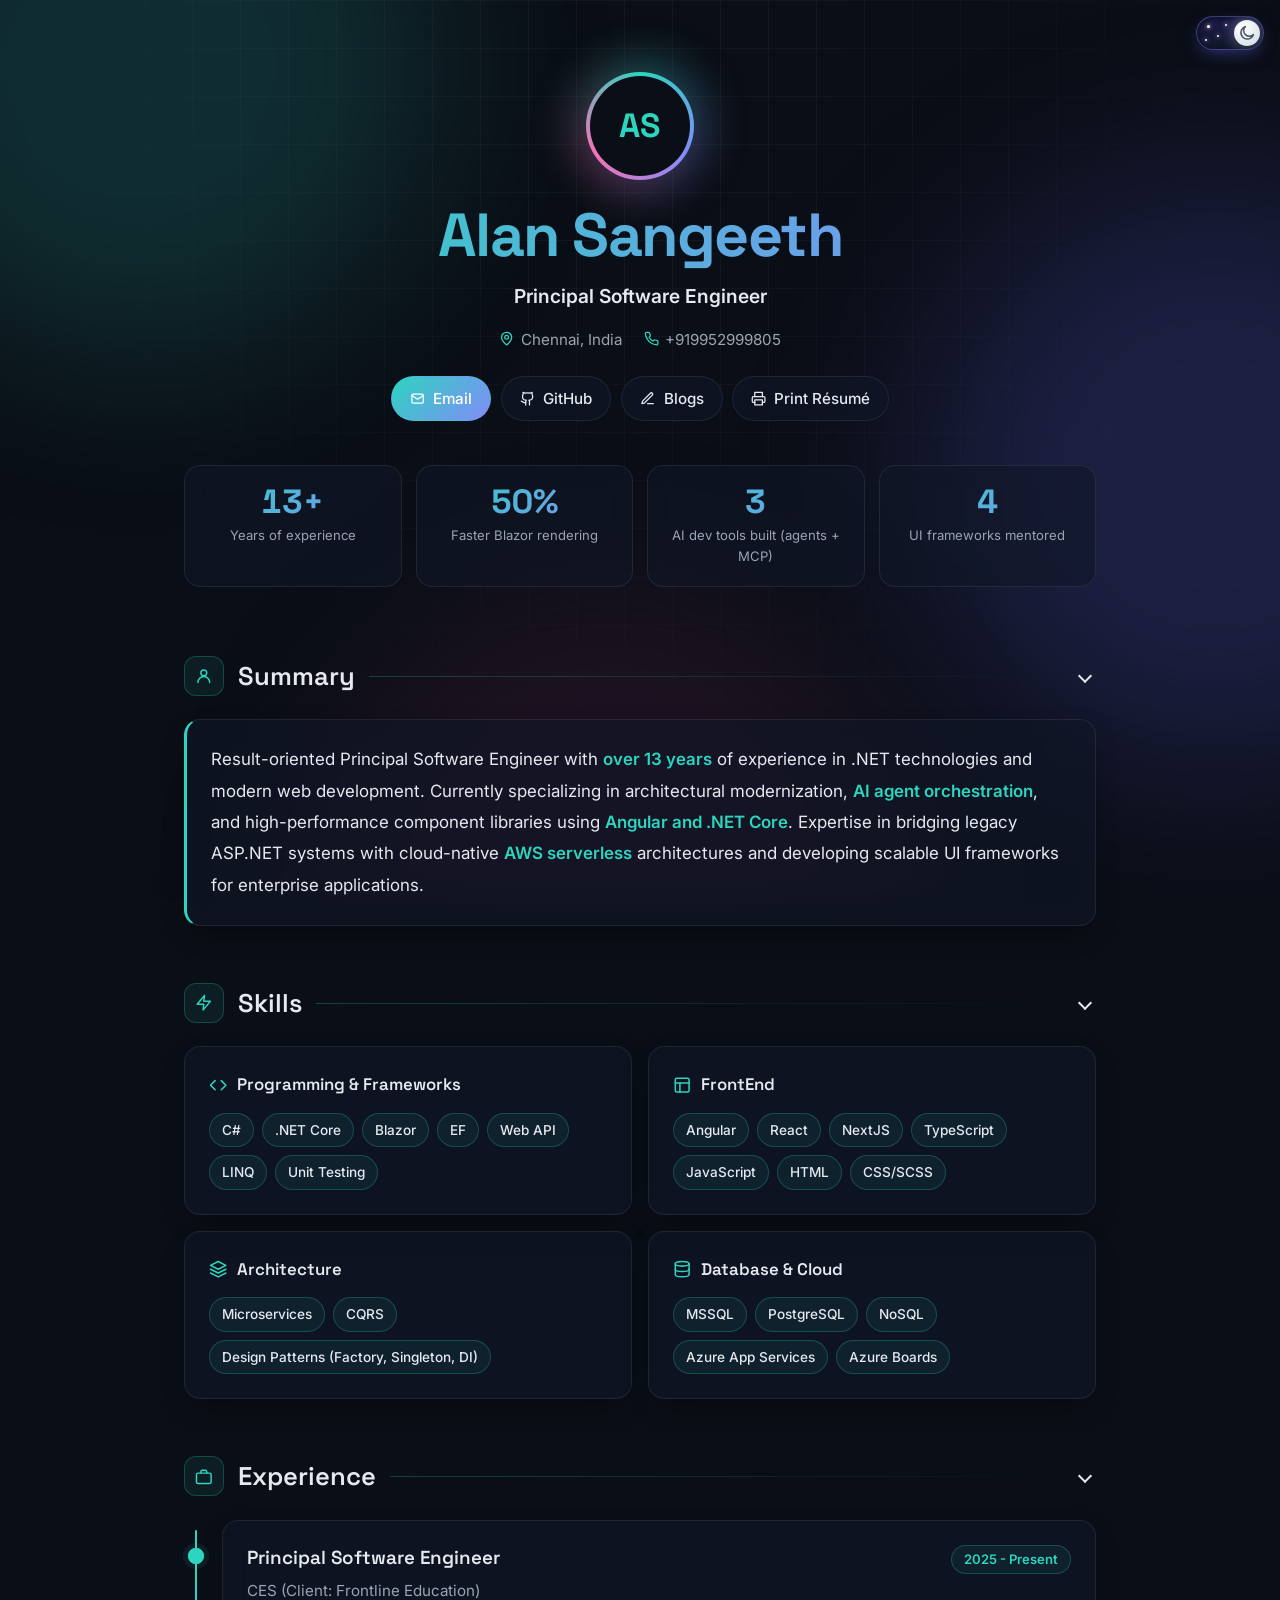
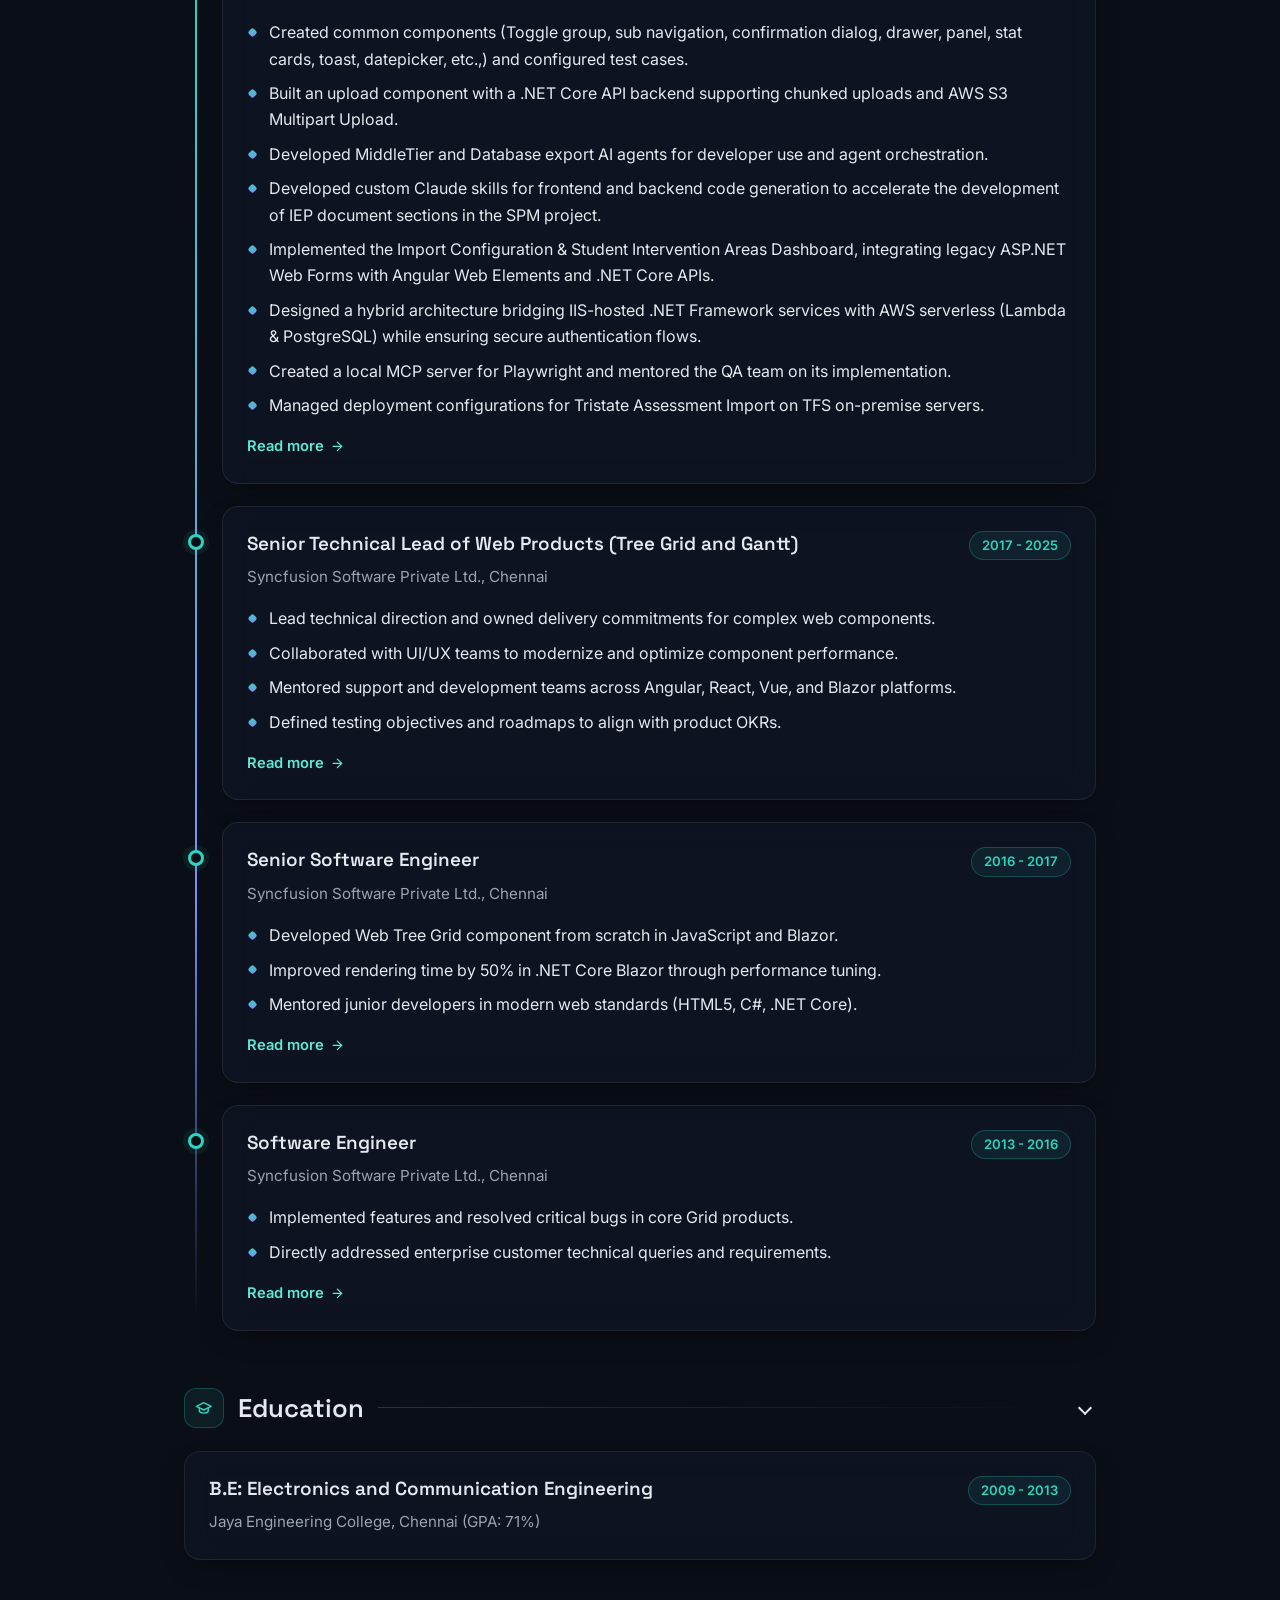
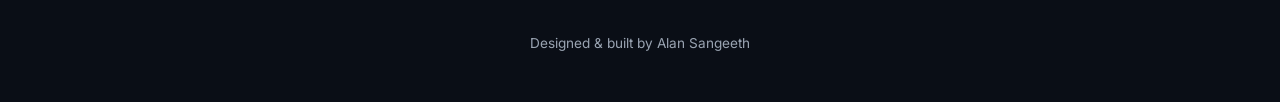
==== commit e6c2ed72: "Content updated" ====
--- a/index.html
+++ b/index.html
@@ -72,8 +72,8 @@
                     <span class="stat-label">Faster Blazor rendering</span>
                 </div>
                 <div class="stat reveal">
-                    <span class="stat-num" data-count="7">7</span>
-                    <span class="stat-label">Shared UI components</span>
+                    <span class="stat-num" data-count="3">3</span>
+                    <span class="stat-label">AI dev tools built (agents + MCP)</span>
                 </div>
                 <div class="stat reveal">
                     <span class="stat-num" data-count="4">4</span>
@@ -166,13 +166,14 @@
                                     </div>
                                     <div class="item-sub">CES (Client: Frontline Education)</div>
                                     <ul>
-                                        <li>Created 7 common components (Toggle group, sub navigation,
-                                            confirmation dialog, drawer, panel, stat cards, toast, datepicker) and configured test
+                                        <li>Created common components (Toggle group, sub navigation,
+                                            confirmation dialog, drawer, panel, stat cards, toast, datepicker, etc.,) and configured test
                                             cases.</li>
                                         <li>Built an upload component with a .NET Core API backend supporting chunked uploads and
                                             AWS S3 Multipart Upload.</li>
                                         <li>Developed MiddleTier and Database export AI agents for developer use and agent
                                             orchestration.</li>
+                                        <li>Developed custom Claude skills for frontend and backend code generation to accelerate the development of IEP document sections in the SPM project.</li>
                                         <li>Implemented the Import Configuration &amp; Student Intervention Areas
                                             Dashboard, integrating legacy ASP.NET Web Forms with Angular Web Elements and .NET Core
                                             APIs.</li>
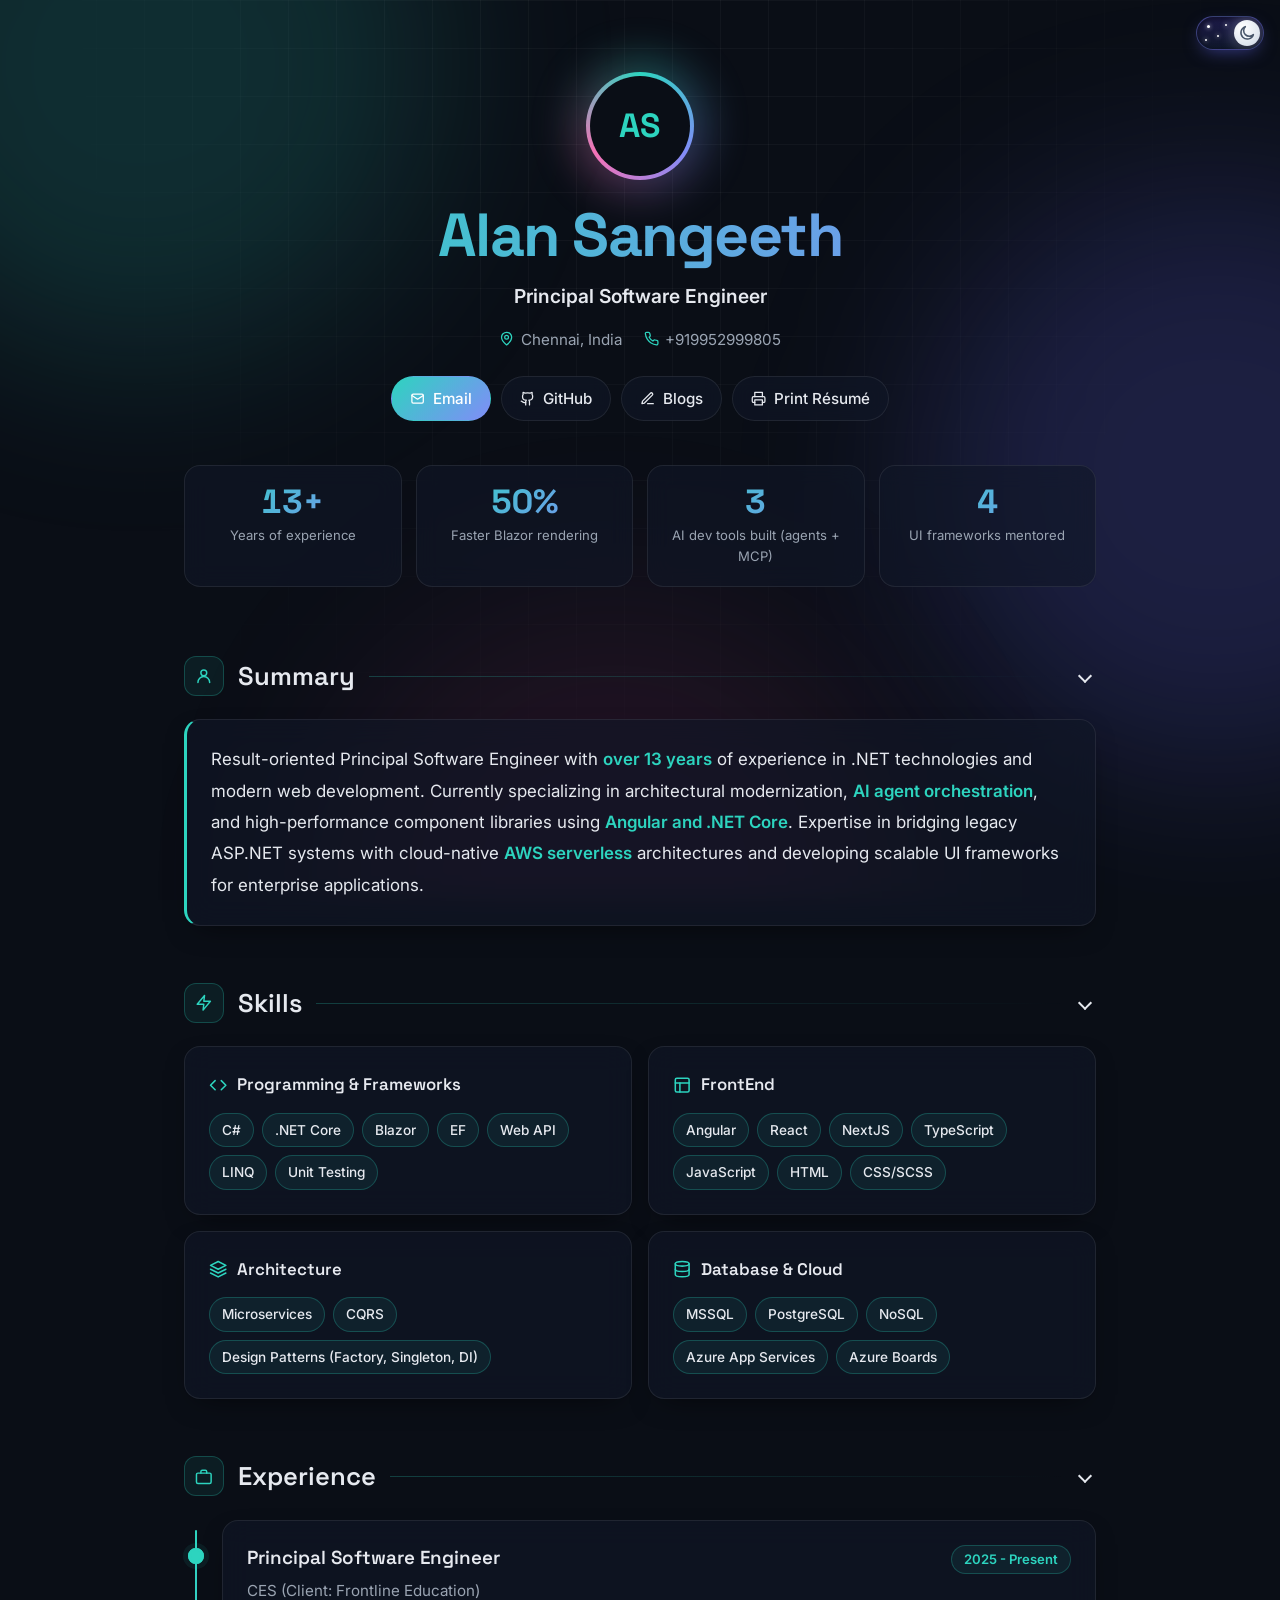
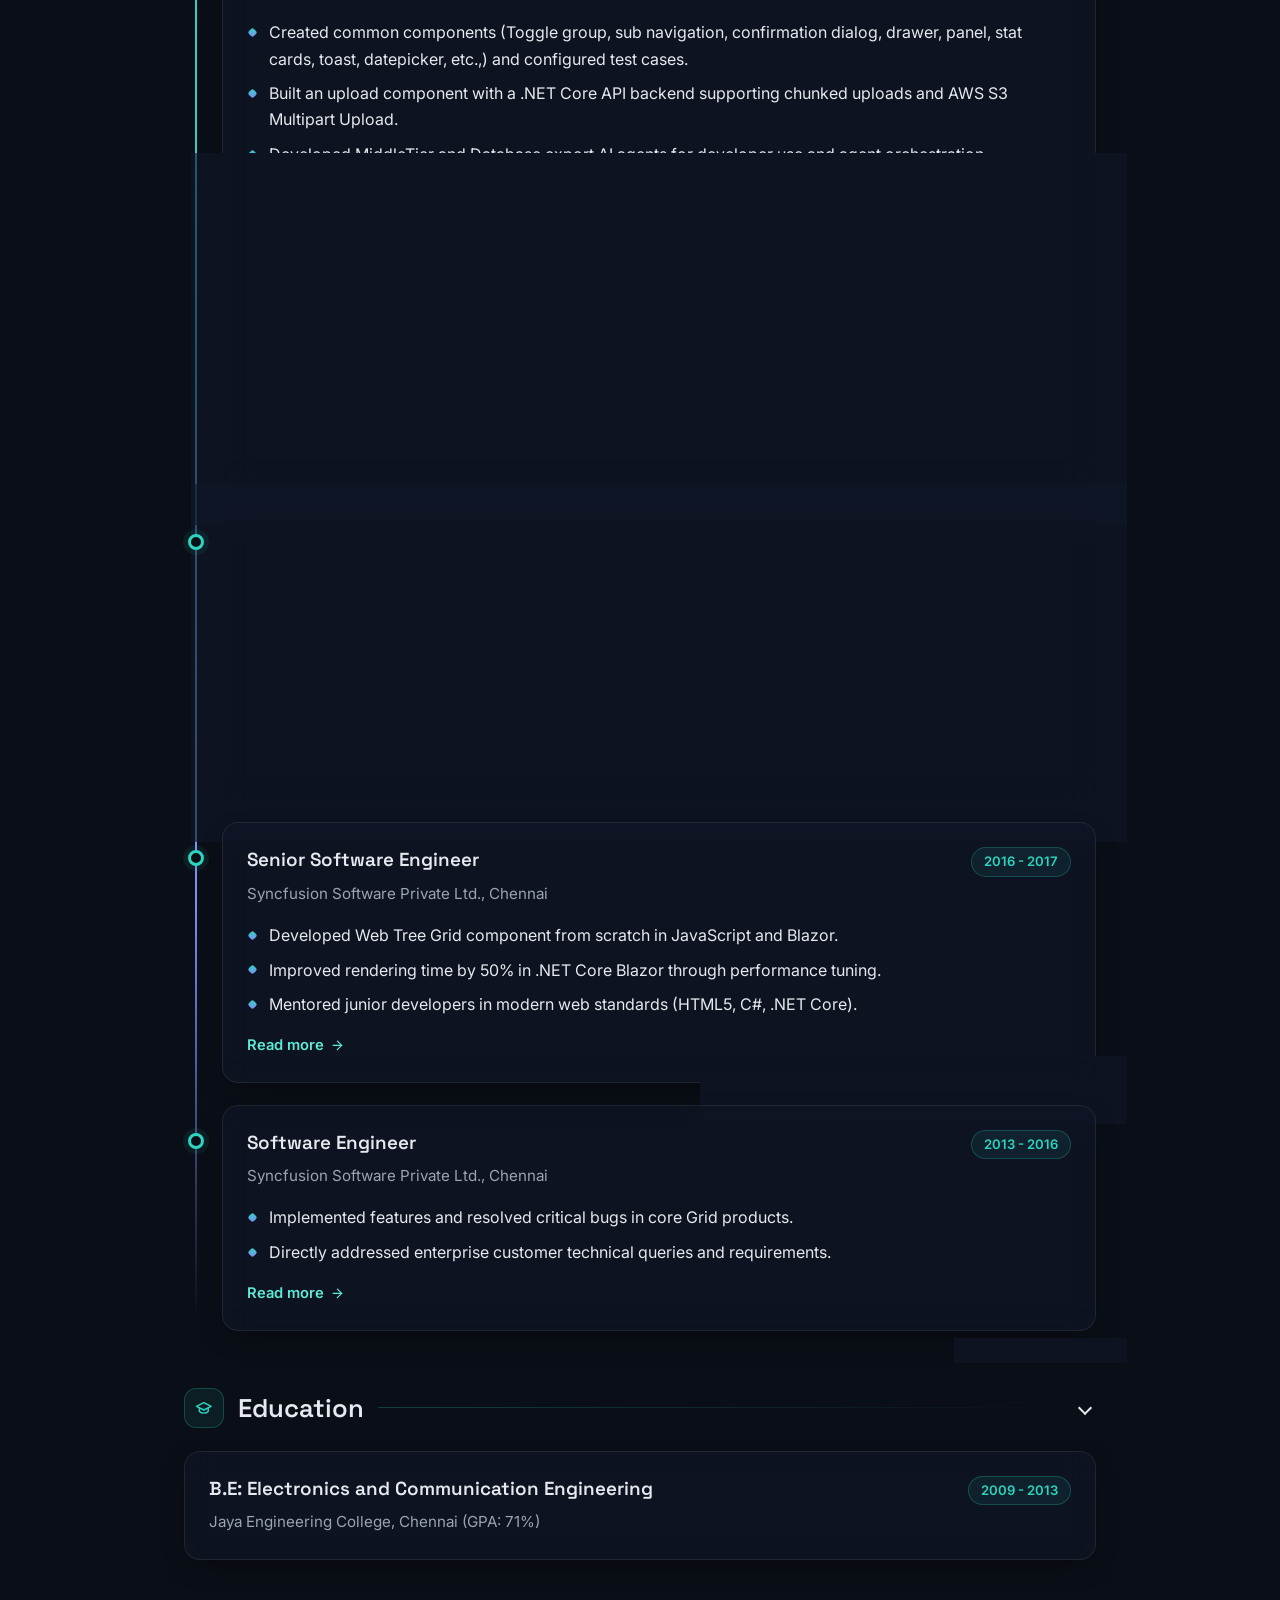
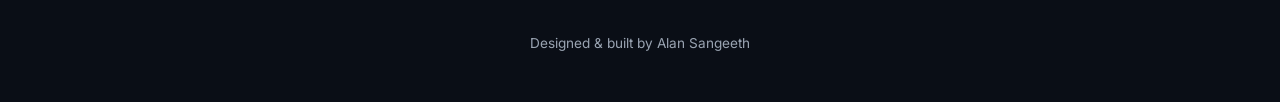
==== commit d9df1618: "Add SEO metadata, structured data, sitemap and robots.txt - Meta description, canonical, Open Graph/" ====
--- a/index.html
+++ b/index.html
@@ -4,7 +4,66 @@
 <head>
     <meta charset="UTF-8">
     <meta name="viewport" content="width=device-width, initial-scale=1.0">
-    <title>Alan Sangeeth - Principal Software Engineer</title>
+    <title>Alan Sangeeth Resume - Principal Software Engineer | .NET, Angular, AI</title>
+    <meta name="description" content="Alan Sangeeth's resume: Principal Software Engineer in Chennai, India with 13+ years in .NET, Angular, Blazor, AWS serverless and AI agent orchestration.">
+    <meta name="author" content="Alan Sangeeth">
+    <meta name="robots" content="index, follow, max-image-preview:large">
+    <link rel="canonical" href="https://alansangeeth.synology.me/resume/">
+    <meta name="theme-color" content="#0b1020">
+    <link rel="icon" href="favicon.svg" type="image/svg+xml">
+
+    <!-- Open Graph / social previews -->
+    <meta property="og:type" content="profile">
+    <meta property="og:site_name" content="Alan Sangeeth Resume">
+    <meta property="og:title" content="Alan Sangeeth Resume - Principal Software Engineer">
+    <meta property="og:description" content="Principal Software Engineer with 13+ years in .NET, Angular, Blazor, AWS serverless and AI agent orchestration.">
+    <meta property="og:url" content="https://alansangeeth.synology.me/resume/">
+    <meta property="og:locale" content="en_IN">
+    <meta property="profile:first_name" content="Alan">
+    <meta property="profile:last_name" content="Sangeeth">
+    <meta name="twitter:card" content="summary">
+    <meta name="twitter:title" content="Alan Sangeeth Resume - Principal Software Engineer">
+    <meta name="twitter:description" content="Principal Software Engineer with 13+ years in .NET, Angular, Blazor, AWS serverless and AI agent orchestration.">
+
+    <!-- Structured data for Google (ProfilePage + Person) -->
+    <script type="application/ld+json">
+    {
+        "@context": "https://schema.org",
+        "@type": "ProfilePage",
+        "name": "Alan Sangeeth Resume",
+        "url": "https://alansangeeth.synology.me/resume/",
+        "mainEntity": {
+            "@type": "Person",
+            "@id": "https://alansangeeth.synology.me/resume/#alan-sangeeth",
+            "name": "Alan Sangeeth",
+            "givenName": "Alan",
+            "familyName": "Sangeeth",
+            "jobTitle": "Principal Software Engineer",
+            "description": "Principal Software Engineer with 13+ years of experience in .NET technologies, Angular, Blazor, AWS serverless and AI agent orchestration.",
+            "email": "mailto:alansangeeth@gmail.com",
+            "url": "https://alansangeeth.synology.me/resume/",
+            "address": {
+                "@type": "PostalAddress",
+                "addressLocality": "Chennai",
+                "addressRegion": "Tamil Nadu",
+                "addressCountry": "IN"
+            },
+            "worksFor": {
+                "@type": "Organization",
+                "name": "CES"
+            },
+            "alumniOf": [
+                { "@type": "CollegeOrUniversity", "name": "Jaya Engineering College" },
+                { "@type": "Organization", "name": "Syncfusion Software Private Ltd." }
+            ],
+            "knowsAbout": [".NET", "ASP.NET Core", "C#", "Angular", "Blazor", "TypeScript", "AWS Serverless", "AI Agents", "Model Context Protocol (MCP)", "UI Component Libraries"],
+            "sameAs": [
+                "https://github.com/alansangeeth",
+                "https://www.syncfusion.com/blogs/author/alans"
+            ]
+        }
+    }
+    </script>
     <script>
         // Apply the saved theme before first paint to avoid a flash of the wrong theme
         (function () {
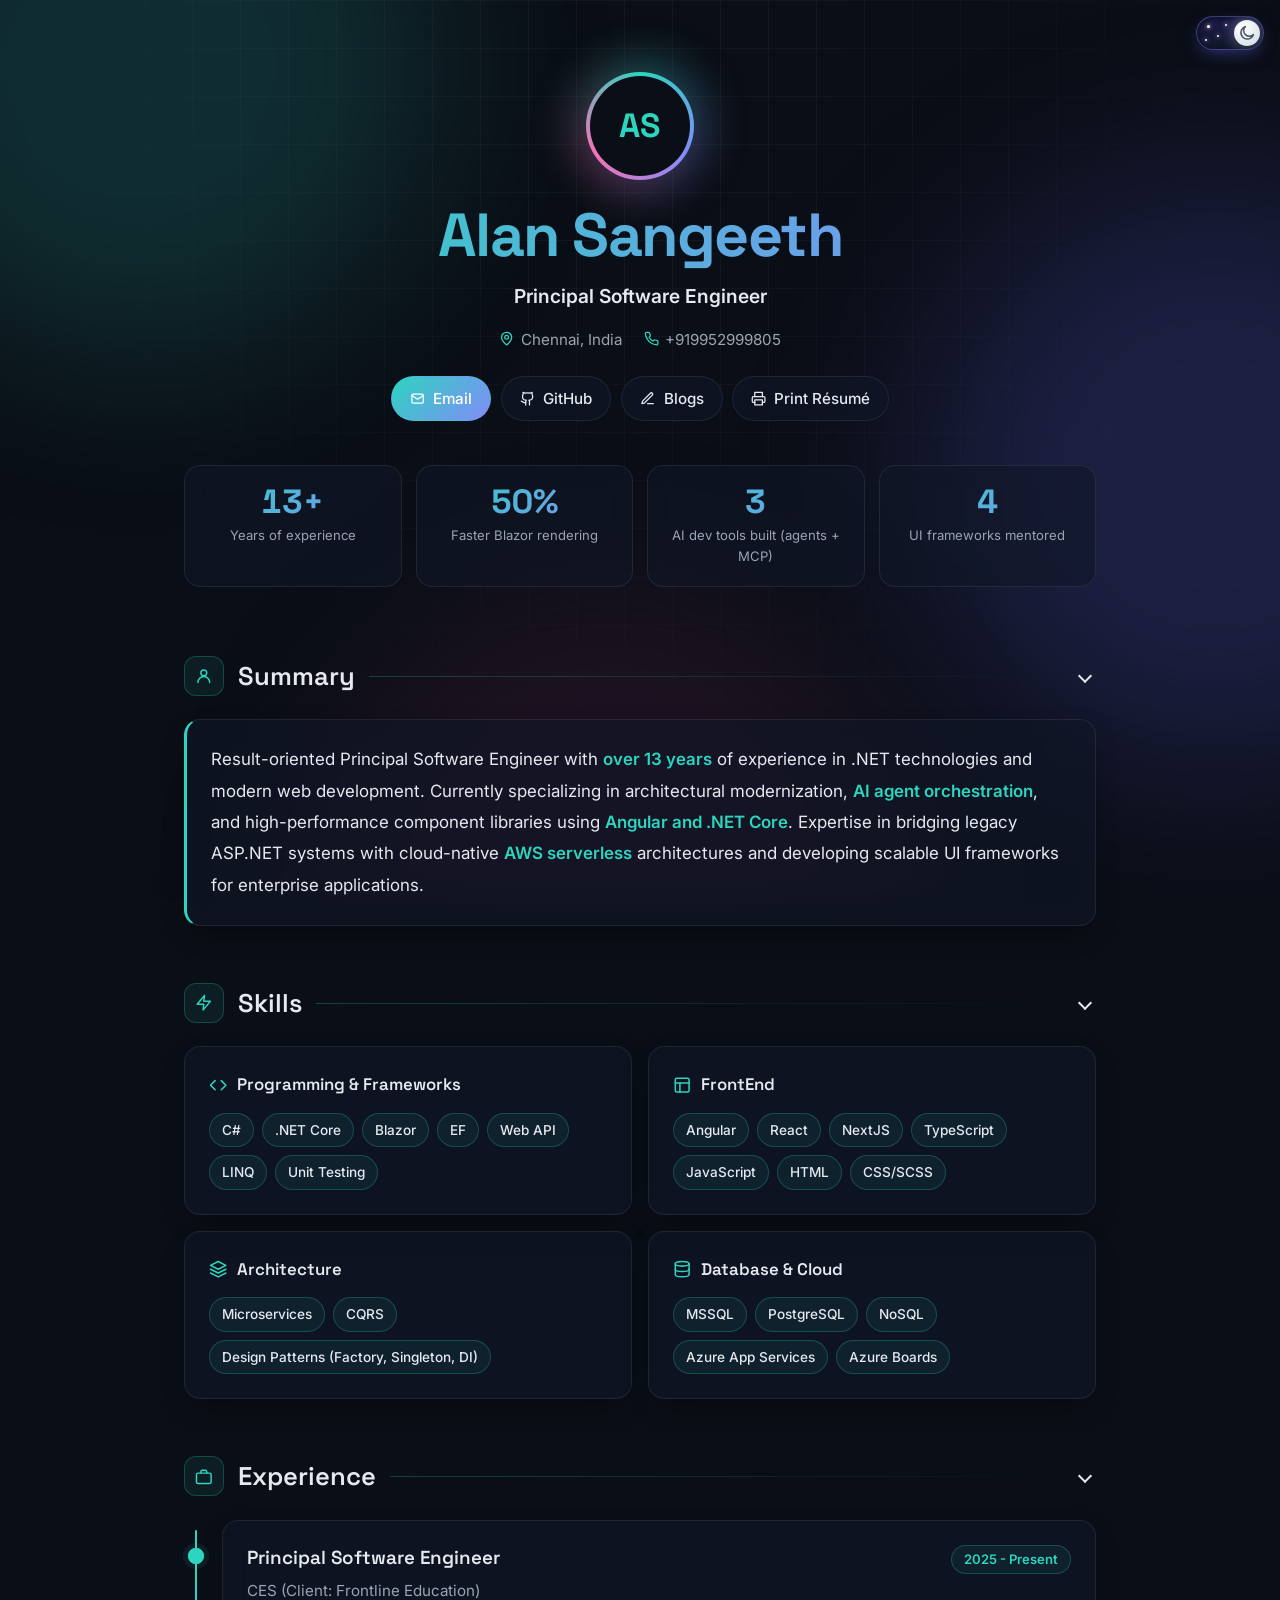
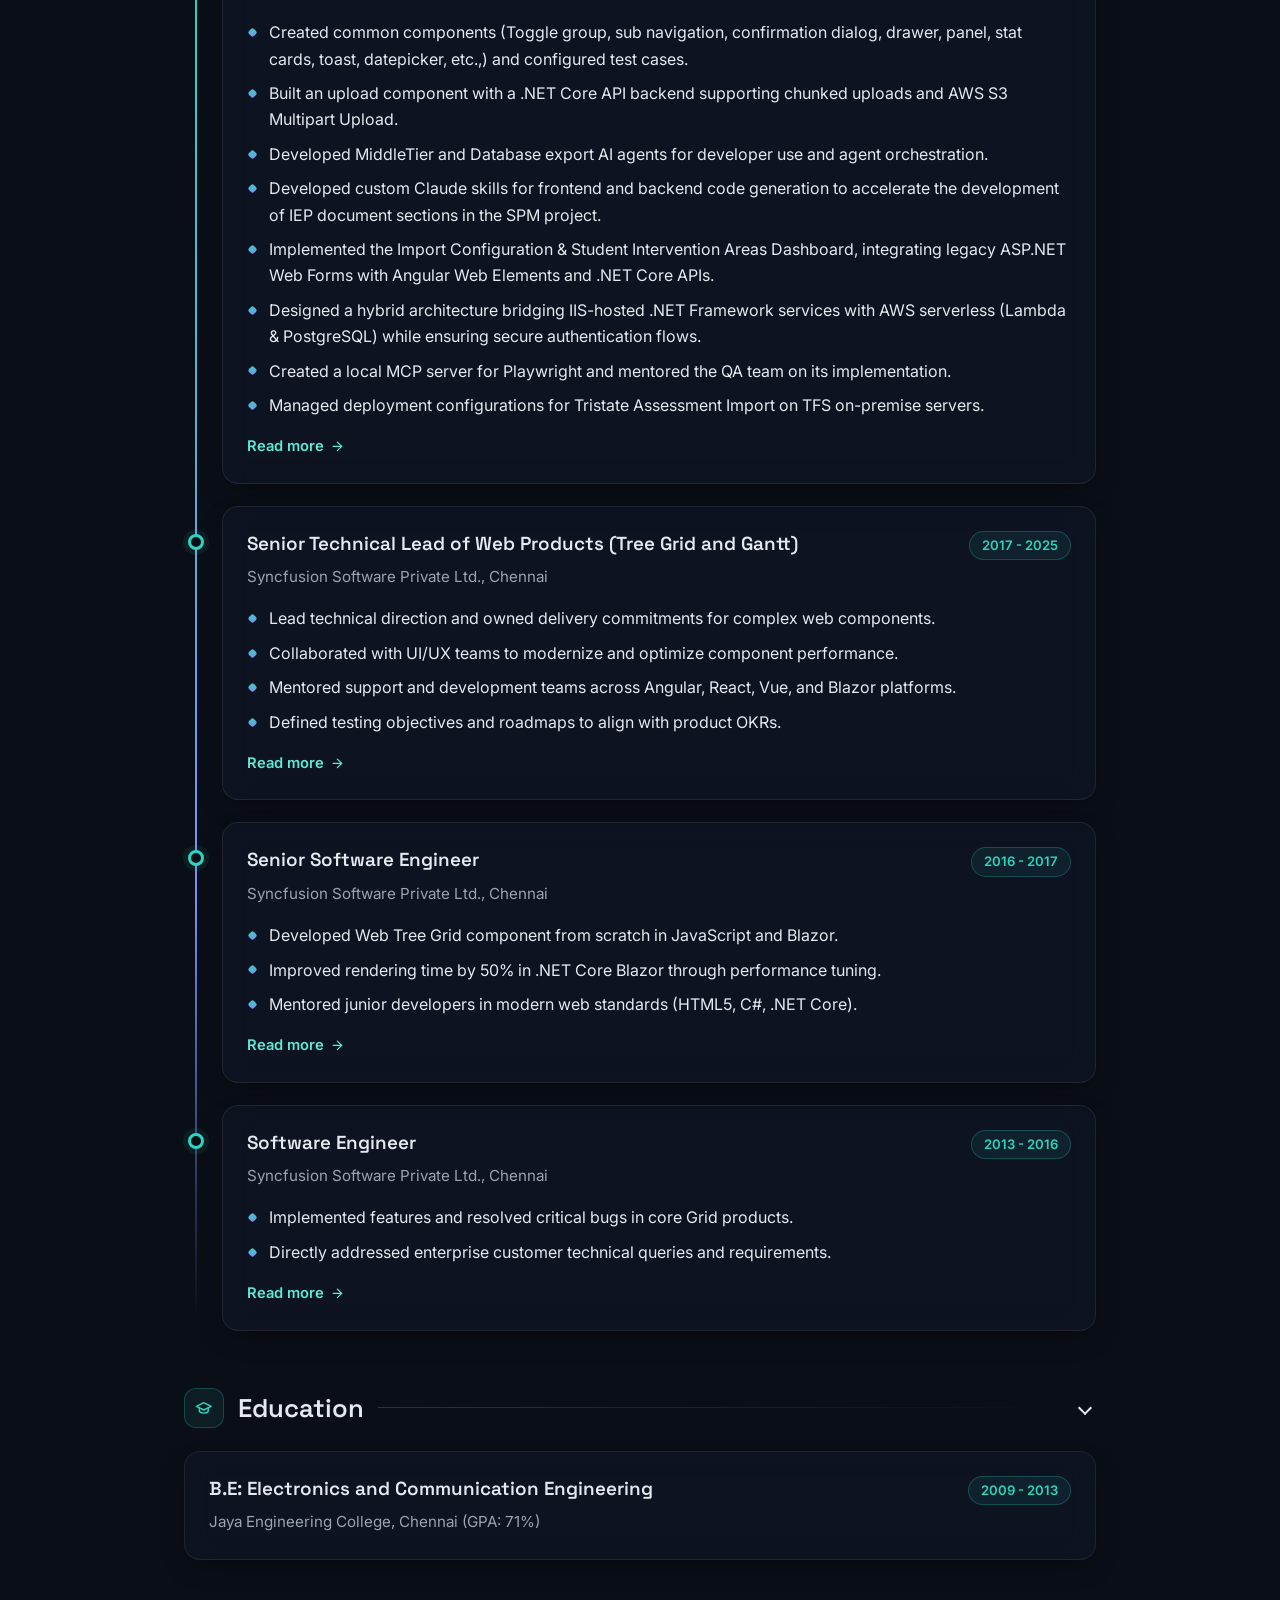
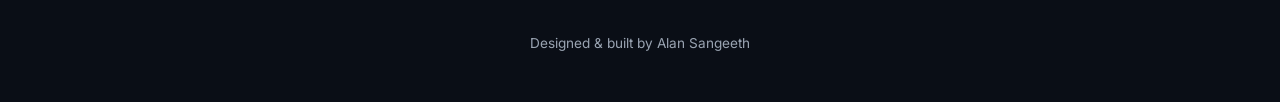
==== commit 2b65cfb0: "Add Google Search Console verification tag Co-Authored-By: Claude Opus 5.5 <noreply@anthropic.com>" ====
--- a/index.html
+++ b/index.html
@@ -7,6 +7,7 @@
     <title>Alan Sangeeth Resume - Principal Software Engineer | .NET, Angular, AI</title>
     <meta name="description" content="Alan Sangeeth's resume: Principal Software Engineer in Chennai, India with 13+ years in .NET, Angular, Blazor, AWS serverless and AI agent orchestration.">
     <meta name="author" content="Alan Sangeeth">
+    <meta name="google-site-verification" content="i5r_bkyjmS-nKIP_NJogOofVaVzBtxya6tvOU-eh2Qk">
     <meta name="robots" content="index, follow, max-image-preview:large">
     <link rel="canonical" href="https://alansangeeth.synology.me/resume/">
     <meta name="theme-color" content="#0b1020">
